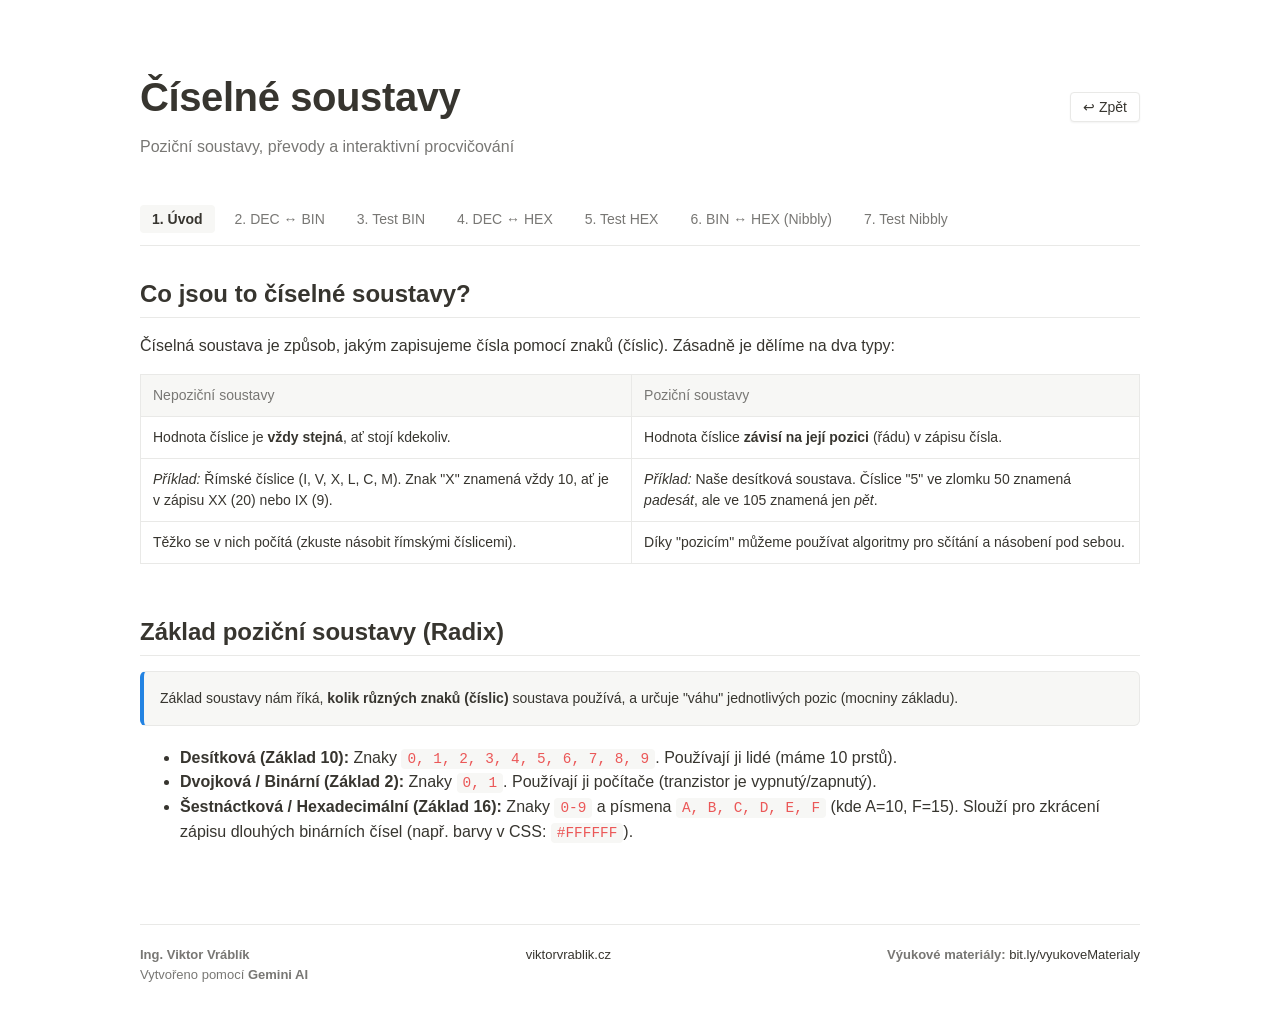
==== informatika/ciselne_soustavy.html @ cd89823d "Add ciselne soustavy" ====
<!DOCTYPE html>
<html lang="cs">
<head>
  <meta charset="UTF-8">
  <meta name="viewport" content="width=device-width, initial-scale=1.0">
  <title>Číselné soustavy</title>
  <style>
    /* --- NOTION DESIGN TEMPLATE --- */
    :root {
      --bg: #ffffff;
      --surface: #ffffff;
      --border: #e9e9e7;
      --text: #37352f;
      --text-muted: #787774;
      --accent: #2383e2;
      --hover-bg: #f7f7f5;
      --card-shadow: 0 1px 3px rgba(0,0,0,0.05), 0 1px 2px rgba(0,0,0,0.1);

      /* Visualizer Colors (Notion friendly) */
      --bar-default: #e4e4e1;
      --bar-accent: #2383e2; /* Blue */
      --bar-compare: #d9730d; /* Orange */
      --bar-swap: #e03e3e; /* Red */
      --bar-sorted: #0f7b6c; /* Green */
      --bar-pivot: #6940a5; /* Purple */
    }

    body {
      font-family: -apple-system, BlinkMacSystemFont, "Segoe UI", Helvetica, Arial, sans-serif;
      background-color: var(--bg);
      color: var(--text);
      max-width: 1000px;
      margin: 0 auto;
      padding: 40px 24px;
      line-height: 1.5;
      overflow-x: hidden;
    }

    /* --- HEADER --- */
    header { margin-bottom: 30px; display: flex; justify-content: space-between; align-items: center }
    h1 { font-size: 40px; font-weight: 700; margin-bottom: 8px; letter-spacing: -0.01em; display: flex; align-items: center; gap: 10px; }
    .subtitle { color: var(--text-muted); font-size: 16px; margin-top: 0; }
    a { color: var(--text); text-decoration: none; }
    a:hover { text-decoration: underline; }

    h2 { font-size: 24px; font-weight: 600; margin-bottom: 15px; margin-top: 30px; padding-bottom: 5px; border-bottom: 1px solid var(--border); }
    h3 { font-size: 20px; font-weight: 600; margin-bottom: 10px; margin-top: 25px; }

    /* --- FILTERS / NAVIGATION --- */
    .filter-bar { display: flex; gap: 8px; margin-bottom: 30px; padding-bottom: 12px; border-bottom: 1px solid var(--border); overflow-x: auto; white-space: nowrap; }
    .filter-btn { padding: 6px 12px; font-size: 14px; border: none; background: transparent; color: var(--text-muted); cursor: pointer; border-radius: 4px; white-space: nowrap; transition: 0.2s; font-family: inherit; }
    .filter-btn:hover { background: var(--hover-bg); color: var(--text); }
    .filter-btn.active { background: var(--hover-bg); color: var(--text); font-weight: 600; }

    /* --- CONTROLS BAR --- */
    .controls-bar { background: var(--hover-bg); padding: 12px 16px; border-radius: 6px; margin-bottom: 30px; display: flex; flex-wrap: wrap; gap: 10px; align-items: center; }
    .btn { padding: 6px 12px; background: var(--bg); border: 1px solid var(--border); color: var(--text); border-radius: 4px; font-family: inherit; font-size: 14px; font-weight: 500; cursor: pointer; transition: 0.2s; box-shadow: 0 1px 2px rgba(0,0,0,0.05); }
    .btn:hover:not(:disabled) { background: var(--hover-bg); }
    .btn-primary { background: var(--accent); color: white; border-color: var(--accent); }
    .btn-primary:hover:not(:disabled) { background: #1b6ec2; }

    /* --- CONTENT PANELS --- */
    .tab-content { display: none; animation: fadeIn 0.2s ease-in-out; }
    .tab-content.active { display: block; }
    @keyframes fadeIn { from { opacity: 0; transform: translateY(2px); } to { opacity: 1; transform: translateY(0); } }

    /* --- NOTION STYLED ELEMENTS --- */
    .notion-table { width: 100%; border-collapse: collapse; font-size: 14px; margin-bottom: 20px; }
    .notion-table th, .notion-table td { border: 1px solid var(--border); padding: 10px 12px; text-align: left; }
    .notion-table th { background: var(--hover-bg); font-weight: 500; color: var(--text-muted); }

    .info-box { background: var(--hover-bg); border: 1px solid var(--border); border-left: 4px solid var(--accent); padding: 16px; border-radius: 6px; margin-bottom: 20px; font-size: 14px; }
    .alert-box { background: #fff8e6; border: 1px solid #f2e4c4; border-left: 4px solid var(--bar-compare); padding: 16px; border-radius: 6px; margin-bottom: 20px; font-size: 14px; color: var(--text); }

    .label { font-size: 12px; color: var(--text-muted); display: block; margin-bottom: 6px; font-weight: 600; letter-spacing: 0.05em; text-transform: uppercase; }
    code { font-family: "SFMono-Regular", Consolas, monospace; background: var(--hover-bg); padding: 2px 6px; border-radius: 4px; color: #eb5757; font-size: 0.9em; }

    /* --- TEST UI STYLES --- */
    .test-container { border: 1px solid var(--border); padding: 24px; border-radius: 8px; background: var(--bg); max-width: 600px; margin: 0 auto; box-shadow: var(--card-shadow); }
    .task-header { font-size: 20px; font-weight: 600; text-align: center; margin-bottom: 20px; }
    .task-input-group { display: flex; gap: 10px; justify-content: center; margin-bottom: 20px; }
    .notion-input { padding: 10px 14px; border: 1px solid var(--border); border-radius: 4px; font-size: 16px; font-family: inherit; outline: none; flex: 1; max-width: 250px; text-align: center; font-weight: 500;}
    .notion-input:focus { border-color: var(--accent); box-shadow: 0 0 0 2px rgba(35, 131, 226, 0.2); }

    .feedback { text-align: center; font-weight: 600; margin-bottom: 15px; min-height: 24px; }
    .feedback.success { color: var(--bar-sorted); }
    .feedback.error { color: var(--bar-swap); }

    .steps-box { background: #fdfdfc; border: 1px solid var(--border); border-left: 4px solid var(--bar-pivot); padding: 16px; border-radius: 6px; margin-top: 20px; font-family: "SFMono-Regular", Consolas, monospace; font-size: 14px; white-space: pre-wrap; display: none; line-height: 1.6;}

    /* Footer */
    footer { margin-top: 80px; padding-top: 20px; border-top: 1px solid var(--border); font-size: 13px; color: var(--text-muted); }
    .footer_line { display: flex; justify-content: space-between; }
    @media (max-width: 800px) { .footer_line { flex-direction: column; gap: 10px; } }
  </style>
</head>
<body>

<header>
  <div>
    <h1>Číselné soustavy</h1>
    <p class="subtitle">Poziční soustavy, převody a interaktivní procvičování</p>
  </div>
  <button class="btn" onclick="location.href = '../index.html'">↩ Zpět</button>
</header>

<div class="filter-bar">
  <button class="filter-btn active" onclick="showTab('tab-theory', this)">1. Úvod</button>
  <button class="filter-btn" onclick="showTab('tab-bin-theory', this)">2. DEC ↔ BIN</button>
  <button class="filter-btn" onclick="showTab('tab-bin-test', this); initTest('bin')">3. Test BIN</button>
  <button class="filter-btn" onclick="showTab('tab-hex-theory', this)">4. DEC ↔ HEX</button>
  <button class="filter-btn" onclick="showTab('tab-hex-test', this); initTest('hex')">5. Test HEX</button>
  <button class="filter-btn" onclick="showTab('tab-binhex-theory', this)">6. BIN ↔ HEX (Nibbly)</button>
  <button class="filter-btn" onclick="showTab('tab-binhex-test', this); initTest('binhex')">7. Test Nibbly</button>
</div>

<div id="tab-theory" class="tab-content active">
  <h2>Co jsou to číselné soustavy?</h2>
  <p>Číselná soustava je způsob, jakým zapisujeme čísla pomocí znaků (číslic). Zásadně je dělíme na dva typy:</p>

  <div style="overflow-x:auto;">
    <table class="notion-table">
      <thead>
      <tr>
        <th>Nepoziční soustavy</th>
        <th>Poziční soustavy</th>
      </tr>
      </thead>
      <tbody>
      <tr>
        <td>Hodnota číslice je <strong>vždy stejná</strong>, ať stojí kdekoliv.</td>
        <td>Hodnota číslice <strong>závisí na její pozici</strong> (řádu) v zápisu čísla.</td>
      </tr>
      <tr>
        <td><em>Příklad:</em> Římské číslice (I, V, X, L, C, M). Znak "X" znamená vždy 10, ať je v zápisu XX (20) nebo IX (9).</td>
        <td><em>Příklad:</em> Naše desítková soustava. Číslice "5" ve zlomku 50 znamená <em>padesát</em>, ale ve 105 znamená jen <em>pět</em>.</td>
      </tr>
      <tr>
        <td>Těžko se v nich počítá (zkuste násobit římskými číslicemi).</td>
        <td>Díky "pozicím" můžeme používat algoritmy pro sčítání a násobení pod sebou.</td>
      </tr>
      </tbody>
    </table>
  </div>

  <h2>Základ poziční soustavy (Radix)</h2>
  <div class="info-box">
    Základ soustavy nám říká, <strong>kolik různých znaků (číslic)</strong> soustava používá, a určuje "váhu" jednotlivých pozic (mocniny základu).
  </div>

  <ul>
    <li><strong>Desítková (Základ 10):</strong> Znaky <code>0, 1, 2, 3, 4, 5, 6, 7, 8, 9</code>. Používají ji lidé (máme 10 prstů).</li>
    <li><strong>Dvojková / Binární (Základ 2):</strong> Znaky <code>0, 1</code>. Používají ji počítače (tranzistor je vypnutý/zapnutý).</li>
    <li><strong>Šestnáctková / Hexadecimální (Základ 16):</strong> Znaky <code>0-9</code> a písmena <code>A, B, C, D, E, F</code> (kde A=10, F=15). Slouží pro zkrácení zápisu dlouhých binárních čísel (např. barvy v CSS: <code>#FFFFFF</code>).</li>
  </ul>
</div>

<div id="tab-bin-theory" class="tab-content">
  <h2>Převod: Desítková ➔ Dvojková</h2>
  <p>Číslo postupně <strong>dělíme základem (číslem 2)</strong>. Zapisujeme si celočíselné výsledky a zbytky. Postup opakujeme, dokud nedojdeme k nule. Výsledné binární číslo přečteme ze zbytků <strong>odspoda nahoru</strong>.</p>

  <div class="alert-box">
    <strong>Příklad: Převeďte číslo 13<sub>10</sub> do binární soustavy.</strong><br><br>
    13 : 2 = 6 &nbsp;&nbsp;(zbytek <strong>1</strong>) ⬆<br>
    6 : 2 = 3 &nbsp;&nbsp;&nbsp;(zbytek <strong>0</strong>) ⬆<br>
    3 : 2 = 1 &nbsp;&nbsp;&nbsp;(zbytek <strong>1</strong>) ⬆<br>
    1 : 2 = 0 &nbsp;&nbsp;&nbsp;(zbytek <strong>1</strong>) ⬆ <em>(Čteme zespodu)</em><br><br>
    Výsledek: <strong>1101<sub>2</sub></strong>
  </div>

  <h2>Převod: Dvojková ➔ Desítková</h2>
  <p>Každá pozice v binárním čísle má svou "váhu" (mocninu dvojky, zprava do leva: 1, 2, 4, 8, 16...). Vezmeme jedničky, vynásobíme je jejich váhou a vše sečteme.</p>

  <div class="alert-box">
    <strong>Příklad: Převeďte číslo 1011<sub>2</sub> do desítkové soustavy.</strong><br><br>
    Váhy pozic (zprava): 2<sup>0</sup>=1, 2<sup>1</sup>=2, 2<sup>2</sup>=4, 2<sup>3</sup>=8<br><br>
    Výpočet: (<strong>1</strong> × 8) + (<strong>0</strong> × 4) + (<strong>1</strong> × 2) + (<strong>1</strong> × 1)<br>
    Výpočet: 8 + 0 + 2 + 1 = <strong>11<sub>10</sub></strong>
  </div>
</div>

<div id="tab-bin-test" class="tab-content">
  <h2>Procvičování: Dvojková soustava</h2>

  <div class="controls-bar" style="justify-content: center;">
    <button class="btn btn-primary" onclick="generateTask('bin', 'toBase')">Desítková ➔ Dvojková</button>
    <button class="btn btn-primary" onclick="generateTask('bin', 'toDec')">Dvojková ➔ Desítková</button>
  </div>

  <div class="test-container" id="test-bin-ui" style="display:none;">
    <div class="task-header" id="bin-task-text">Převeďte ...</div>
    <div class="task-input-group">
      <input type="text" id="bin-input" class="notion-input" placeholder="Zadejte výsledek..." onkeypress="handleEnter(event, 'bin')">
      <button class="btn" onclick="checkAnswer('bin')">Zkontrolovat</button>
    </div>
    <div id="bin-feedback" class="feedback"></div>
    <div style="text-align: center;">
      <button class="btn" style="margin: 0 auto;" onclick="toggleSteps('bin')">Zobrazit / Skrýt postup</button>
    </div>
    <div id="bin-steps" class="steps-box"></div>
  </div>
</div>

<div id="tab-hex-theory" class="tab-content">
  <h2>Převod: Desítková ➔ Šestnáctková</h2>
  <p>Princip je úplně stejný jako u dvojkové, jen <strong>dělíme číslem 16</strong>. Zbytky větší než 9 musíme převést na písmena (10=A, 11=B, 12=C, 13=D, 14=E, 15=F).</p>

  <div class="alert-box">
    <strong>Příklad: Převeďte číslo 254<sub>10</sub> do hexadecimální soustavy.</strong><br><br>
    254 : 16 = 15 &nbsp;&nbsp;(zbytek 14 = <strong>E</strong>) ⬆<br>
    15 : 16 = 0 &nbsp;&nbsp;&nbsp;&nbsp;(zbytek 15 = <strong>F</strong>) ⬆<br><br>
    Výsledek: <strong>FE<sub>16</sub></strong>
  </div>

  <h2>Převod: Šestnáctková ➔ Desítková</h2>
  <p>Opět stejný princip, ale násobíme mocninami 16 (zprava: 1, 16, 256...). Písmena převedeme na jejich číselnou hodnotu.</p>

  <div class="alert-box">
    <strong>Příklad: Převeďte číslo 2A<sub>16</sub> do desítkové soustavy.</strong><br><br>
    Váhy pozic: 16<sup>0</sup>=1, 16<sup>1</sup>=16.<br>
    Znaky: A = 10, 2 = 2.<br><br>
    Výpočet: (<strong>2</strong> × 16) + (<strong>10</strong> × 1)<br>
    Výpočet: 32 + 10 = <strong>42<sub>10</sub></strong>
  </div>
</div>

<div id="tab-hex-test" class="tab-content">
  <h2>Procvičování: Šestnáctková soustava</h2>

  <div class="controls-bar" style="justify-content: center;">
    <button class="btn btn-primary" onclick="generateTask('hex', 'toBase')">Desítková ➔ Šestnáctková</button>
    <button class="btn btn-primary" onclick="generateTask('hex', 'toDec')">Šestnáctková ➔ Desítková</button>
  </div>

  <div class="test-container" id="test-hex-ui" style="display:none;">
    <div class="task-header" id="hex-task-text">Převeďte ...</div>
    <div class="task-input-group">
      <input type="text" id="hex-input" class="notion-input" placeholder="Zadejte výsledek..." onkeypress="handleEnter(event, 'hex')">
      <button class="btn" onclick="checkAnswer('hex')">Zkontrolovat</button>
    </div>
    <div id="hex-feedback" class="feedback"></div>
    <div style="text-align: center;">
      <button class="btn" style="margin: 0 auto;" onclick="toggleSteps('hex')">Zobrazit / Skrýt postup</button>
    </div>
    <div id="hex-steps" class="steps-box"></div>
  </div>
</div>

<div id="tab-binhex-theory" class="tab-content">
  <h2>Přímý převod pomocí Nibblů (BIN ↔ HEX)</h2>
  <p>Dvojková a šestnáctková soustava mají k sobě velmi blízko. Platí totiž matematický vztah, že <strong>16 = 2<sup>4</sup></strong>.</p>
  <p>To v praxi znamená, že přesně <strong>4 bity (tzv. nibble)</strong> dokáží reprezentovat hodnoty od 0 do 15. A to je přesně rozsah jedné číslice v šestnáctkové soustavě! Můžeme tak čísla "překládat" znak po znaku bez nutnosti složitého dělení či násobení přes desítkovou soustavu.</p>



  <div style="display: flex; gap: 20px; flex-wrap: wrap; margin-bottom: 20px;">
    <table class="notion-table" style="flex: 1; min-width: 200px; text-align: center;">
      <thead><tr><th>HEX</th><th>BIN</th></tr></thead>
      <tbody>
      <tr><td>0</td><td>0000</td></tr>
      <tr><td>1</td><td>0001</td></tr>
      <tr><td>2</td><td>0010</td></tr>
      <tr><td>3</td><td>0011</td></tr>
      <tr><td>4</td><td>0100</td></tr>
      <tr><td>5</td><td>0101</td></tr>
      <tr><td>6</td><td>0110</td></tr>
      <tr><td>7</td><td>0111</td></tr>
      </tbody>
    </table>
    <table class="notion-table" style="flex: 1; min-width: 200px; text-align: center;">
      <thead><tr><th>HEX</th><th>BIN</th></tr></thead>
      <tbody>
      <tr><td>8</td><td>1000</td></tr>
      <tr><td>9</td><td>1001</td></tr>
      <tr><td>A</td><td>1010</td></tr>
      <tr><td>B</td><td>1011</td></tr>
      <tr><td>C</td><td>1100</td></tr>
      <tr><td>D</td><td>1101</td></tr>
      <tr><td>E</td><td>1110</td></tr>
      <tr><td>F</td><td>1111</td></tr>
      </tbody>
    </table>
  </div>

  <div class="alert-box">
    <strong>Příklad: Dvojková ➔ Šestnáctková (Zprava doleva)</strong><br><br>
    Zadání: 110101110<sub>2</sub><br>
    1. Rozdělíme na čtveřice zprava doleva: <code>1</code> <code>1010</code> <code>1110</code><br>
    2. Krajní levou skupinu doplníme nulami zleva na 4 bity: <code>0001</code> <code>1010</code> <code>1110</code><br>
    3. Přeložíme každou čtveřici podle tabulky: <code>1</code> <code>A</code> <code>E</code><br>
    Výsledek: <strong>1AE<sub>16</sub></strong>
  </div>

  <div class="alert-box">
    <strong>Příklad: Šestnáctková ➔ Dvojková (Zleva doprava)</strong><br><br>
    Zadání: 4F<sub>16</sub><br>
    1. Přeložíme znaky na přesně 4 bity: 4 = <code>0100</code>, F = <code>1111</code><br>
    2. Spojíme: <code>01001111</code><br>
    3. Případné nuly úplně vlevo můžeme smazat: <code>1001111</code><br>
    Výsledek: <strong>1001111<sub>2</sub></strong>
  </div>
</div>

<div id="tab-binhex-test" class="tab-content">
  <h2>Procvičování: Převody pomocí nibblů</h2>

  <div style="display: flex; gap: 20px; flex-wrap: wrap; margin-bottom: 20px;">
    <table class="notion-table" style="flex: 1; min-width: 200px; text-align: center;">
      <thead><tr><th>HEX</th><th>BIN</th></tr></thead>
      <tbody>
      <tr><td>0</td><td>0000</td></tr>
      <tr><td>1</td><td>0001</td></tr>
      <tr><td>2</td><td>0010</td></tr>
      <tr><td>3</td><td>0011</td></tr>
      <tr><td>4</td><td>0100</td></tr>
      <tr><td>5</td><td>0101</td></tr>
      <tr><td>6</td><td>0110</td></tr>
      <tr><td>7</td><td>0111</td></tr>
      </tbody>
    </table>
    <table class="notion-table" style="flex: 1; min-width: 200px; text-align: center;">
      <thead><tr><th>HEX</th><th>BIN</th></tr></thead>
      <tbody>
      <tr><td>8</td><td>1000</td></tr>
      <tr><td>9</td><td>1001</td></tr>
      <tr><td>A</td><td>1010</td></tr>
      <tr><td>B</td><td>1011</td></tr>
      <tr><td>C</td><td>1100</td></tr>
      <tr><td>D</td><td>1101</td></tr>
      <tr><td>E</td><td>1110</td></tr>
      <tr><td>F</td><td>1111</td></tr>
      </tbody>
    </table>
  </div>

  <div class="controls-bar" style="justify-content: center;">
    <button class="btn btn-primary" onclick="generateTask('binhex', 'toHex')">Dvojková ➔ Šestnáctková</button>
    <button class="btn btn-primary" onclick="generateTask('binhex', 'toBin')">Šestnáctková ➔ Dvojková</button>
  </div>

  <div class="test-container" id="test-binhex-ui" style="display:none;">
    <div class="task-header" id="binhex-task-text">Převeďte ...</div>
    <div class="task-input-group">
      <input type="text" id="binhex-input" class="notion-input" placeholder="Zadejte výsledek..." onkeypress="handleEnter(event, 'binhex')">
      <button class="btn" onclick="checkAnswer('binhex')">Zkontrolovat</button>
    </div>
    <div id="binhex-feedback" class="feedback"></div>
    <div style="text-align: center;">
      <button class="btn" style="margin: 0 auto;" onclick="toggleSteps('binhex')">Zobrazit / Skrýt postup</button>
    </div>
    <div id="binhex-steps" class="steps-box"></div>
  </div>
</div>

<footer>
  <div class="footer_line">
    <span><strong>Ing. Viktor Vráblík</strong></span>
    <span><a href="https://viktorvrablik.cz" target="_blank">viktorvrablik.cz</a> </span>
    <span><strong>Výukové materiály:</strong> <a href="https://viktorvrablik.notion.site/V-ukov-materi-ly-989c7b813ff0494d84d5905f3e5a5e59" target="_blank">bit.ly/vyukoveMaterialy</a></span>
  </div>

  <div class="footer_line">
    <span>Vytvořeno pomocí <b>Gemini AI</b></span>
  </div>
</footer>

<script>
  // --- UI LOGIKA ---
  function showTab(tabId, btn) {
    document.querySelectorAll('.tab-content').forEach(p => p.classList.remove('active'));
    document.querySelectorAll('.filter-btn').forEach(b => b.classList.remove('active'));
    document.getElementById(tabId).classList.add('active');
    if(btn) btn.classList.add('active');
  }

  // --- HERNÍ A GENEROVACÍ LOGIKA ---
  let currentTask = { value: 0, fromBase: 10, toBase: 2, correctAnswer: "" };

  function getRandomInt(min, max) { return Math.floor(Math.random() * (max - min + 1)) + min; }

  function initTest(mode) {
    document.getElementById(`test-${mode}-ui`).style.display = 'none';
  }

  function generateTask(mode, direction) {
    document.getElementById(`test-${mode}-ui`).style.display = 'block';
    document.getElementById(`${mode}-input`).value = '';
    document.getElementById(`${mode}-feedback`).innerText = '';
    document.getElementById(`${mode}-feedback`).className = 'feedback';
    document.getElementById(`${mode}-steps`).style.display = 'none';

    let isToDec = (direction === 'toDec');

    if (mode === 'bin') {
      let decValue = getRandomInt(5, 128);
      if (isToDec) {
        currentTask = { value: decValue, fromBase: 2, toBase: 10, correctAnswer: decValue.toString(10) };
        document.getElementById('bin-task-text').innerHTML = `Převeďte <strong>${decValue.toString(2)}<sub>2</sub></strong> do desítkové soustavy:`;
      } else {
        currentTask = { value: decValue, fromBase: 10, toBase: 2, correctAnswer: decValue.toString(2) };
        document.getElementById('bin-task-text').innerHTML = `Převeďte <strong>${decValue}<sub>10</sub></strong> do dvojkové soustavy:`;
      }
    } else if (mode === 'hex') {
      let decValue = getRandomInt(16, 500);
      if (isToDec) {
        currentTask = { value: decValue, fromBase: 16, toBase: 10, correctAnswer: decValue.toString(10) };
        document.getElementById('hex-task-text').innerHTML = `Převeďte <strong>${decValue.toString(16).toUpperCase()}<sub>16</sub></strong> do desítkové soustavy:`;
      } else {
        currentTask = { value: decValue, fromBase: 10, toBase: 16, correctAnswer: decValue.toString(16).toUpperCase() };
        document.getElementById('hex-task-text').innerHTML = `Převeďte <strong>${decValue}<sub>10</sub></strong> do šestnáctkové soustavy:`;
      }
    } else if (mode === 'binhex') {
      let decValue = getRandomInt(16, 4095); // čísla do FFF
      if (direction === 'toHex') {
        currentTask = { value: decValue, fromBase: 2, toBase: 16, correctAnswer: decValue.toString(16).toUpperCase() };
        document.getElementById('binhex-task-text').innerHTML = `Převeďte <strong>${decValue.toString(2)}<sub>2</sub></strong> do šestnáctkové soustavy:`;
      } else {
        currentTask = { value: decValue, fromBase: 16, toBase: 2, correctAnswer: decValue.toString(2) };
        document.getElementById('binhex-task-text').innerHTML = `Převeďte <strong>${decValue.toString(16).toUpperCase()}<sub>16</sub></strong> do dvojkové soustavy:`;
      }
    }

    generateStepsText(mode);
    document.getElementById(`${mode}-input`).focus();
  }

  function checkAnswer(mode) {
    const inputEl = document.getElementById(`${mode}-input`);
    const feedbackEl = document.getElementById(`${mode}-feedback`);
    let userVal = inputEl.value.trim().toUpperCase();

    if (userVal === "") {
      feedbackEl.innerText = "Zadejte nějakou hodnotu.";
      feedbackEl.className = 'feedback error';
      return;
    }

    // Ošetření vstupů - odstranění mezer (pro případy oddělování nibblů uživatelem)
    userVal = userVal.replace(/\s+/g, '');

    // Pokud uživatel převáděl do BIN, odstraníme mu zbytečné nuly zleva (00101 -> 101)
    if (currentTask.toBase === 2) {
      userVal = userVal.replace(/^0+/, '');
      if (userVal === "") userVal = "0"; // kdyby zadal "0000" u nuly
    }

    if (userVal === currentTask.correctAnswer) {
      feedbackEl.innerText = "Výborně! Správná odpověď.";
      feedbackEl.className = 'feedback success';
    } else {
      feedbackEl.innerText = `Chyba. Zkuste to znovu, nebo si zobrazte postup.`;
      feedbackEl.className = 'feedback error';
    }
  }

  function handleEnter(e, mode) {
    if (e.key === 'Enter') checkAnswer(mode);
  }

  function toggleSteps(mode) {
    const stepsEl = document.getElementById(`${mode}-steps`);
    stepsEl.style.display = stepsEl.style.display === 'block' ? 'none' : 'block';
  }

  function getHexChar(num) {
    if (num < 10) return num.toString();
    return String.fromCharCode(55 + num); // 10 -> 'A'
  }

  function generateStepsText(mode) {
    let stepsHTML = "";
    let val = currentTask.value;

    if (mode === 'binhex') {
      if (currentTask.toBase === 16) {
        let binStr = val.toString(2);
        stepsHTML += `Převod z dvojkové do šestnáctkové pomocí nibblů (čtveřic bitů):\n\n`;
        stepsHTML += `1. Rozdělíme číslo na čtveřice bitů zprava doleva.\n`;

        let paddedBin = binStr;
        while (paddedBin.length % 4 !== 0) paddedBin = '0' + paddedBin;

        stepsHTML += `   (Případně doplníme nuly zleva): ${paddedBin}\n\n`;

        let chunks = paddedBin.match(/.{1,4}/g);
        stepsHTML += `2. Každou čtveřici převedeme na HEX znak (viz tabulka):\n`;
        let hexRes = "";
        chunks.forEach(chunk => {
          let h = parseInt(chunk, 2).toString(16).toUpperCase();
          stepsHTML += `   ${chunk} = ${h}\n`;
          hexRes += h;
        });
        stepsHTML += `\nVýsledek: ${hexRes}`;
      } else {
        let hexStr = val.toString(16).toUpperCase();
        stepsHTML += `Převod ze šestnáctkové do dvojkové pomocí nibblů:\n\n`;
        stepsHTML += `1. Každý znak převedeme na přesně 4 bity (viz tabulka):\n`;

        let binRes = "";
        for (let char of hexStr) {
          let b = parseInt(char, 16).toString(2);
          while (b.length < 4) b = '0' + b;
          stepsHTML += `   ${char} = ${b}\n`;
          binRes += b;
        }

        stepsHTML += `\n2. Spojíme a případně odstraníme nuly úplně vlevo:\n`;
        let finalBin = parseInt(binRes, 2).toString(2);
        stepsHTML += `   ${binRes} = ${finalBin}`;
      }
    }
    else if (currentTask.fromBase === 10) {
      stepsHTML += `Zadané číslo postupně dělíme základem (${currentTask.toBase}):\n\n`;
      let currentNum = val;
      let base = currentTask.toBase;
      let remainders = [];

      while (currentNum > 0) {
        let quotient = Math.floor(currentNum / base);
        let remainder = currentNum % base;
        let remStr = base === 16 && remainder >= 10 ? `${remainder} (tj. ${getHexChar(remainder)})` : remainder;

        stepsHTML += `${currentNum} : ${base} = ${quotient} ... zbytek ${remStr}\n`;
        remainders.push(base === 16 ? getHexChar(remainder) : remainder);
        currentNum = quotient;
      }
      stepsHTML += `\nČteme zbytky odspoda: ${remainders.reverse().join('')}`;
    } else {
      let strVal = val.toString(currentTask.fromBase).toUpperCase();
      let base = currentTask.fromBase;
      stepsHTML += `Každý znak vynásobíme příslušnou mocninou základu (${base}):\n\n`;

      let sumLine = [];
      let calcLine = [];
      let finalSum = 0;

      for (let i = 0; i < strVal.length; i++) {
        let char = strVal[i];
        let numVal = parseInt(char, base);
        let power = strVal.length - 1 - i;
        let weight = Math.pow(base, power);

        sumLine.push(`(${numVal} * ${base}^${power})`);
        calcLine.push(`${numVal * weight}`);
        finalSum += (numVal * weight);
      }

      stepsHTML += `${strVal} = ${sumLine.join(' + ')}\n`;
      stepsHTML += `     = ${calcLine.join(' + ')}\n`;
      stepsHTML += `     = ${finalSum}`;
    }

    document.getElementById(`${mode}-steps`).innerText = stepsHTML;
  }
</script>
</body>
</html>
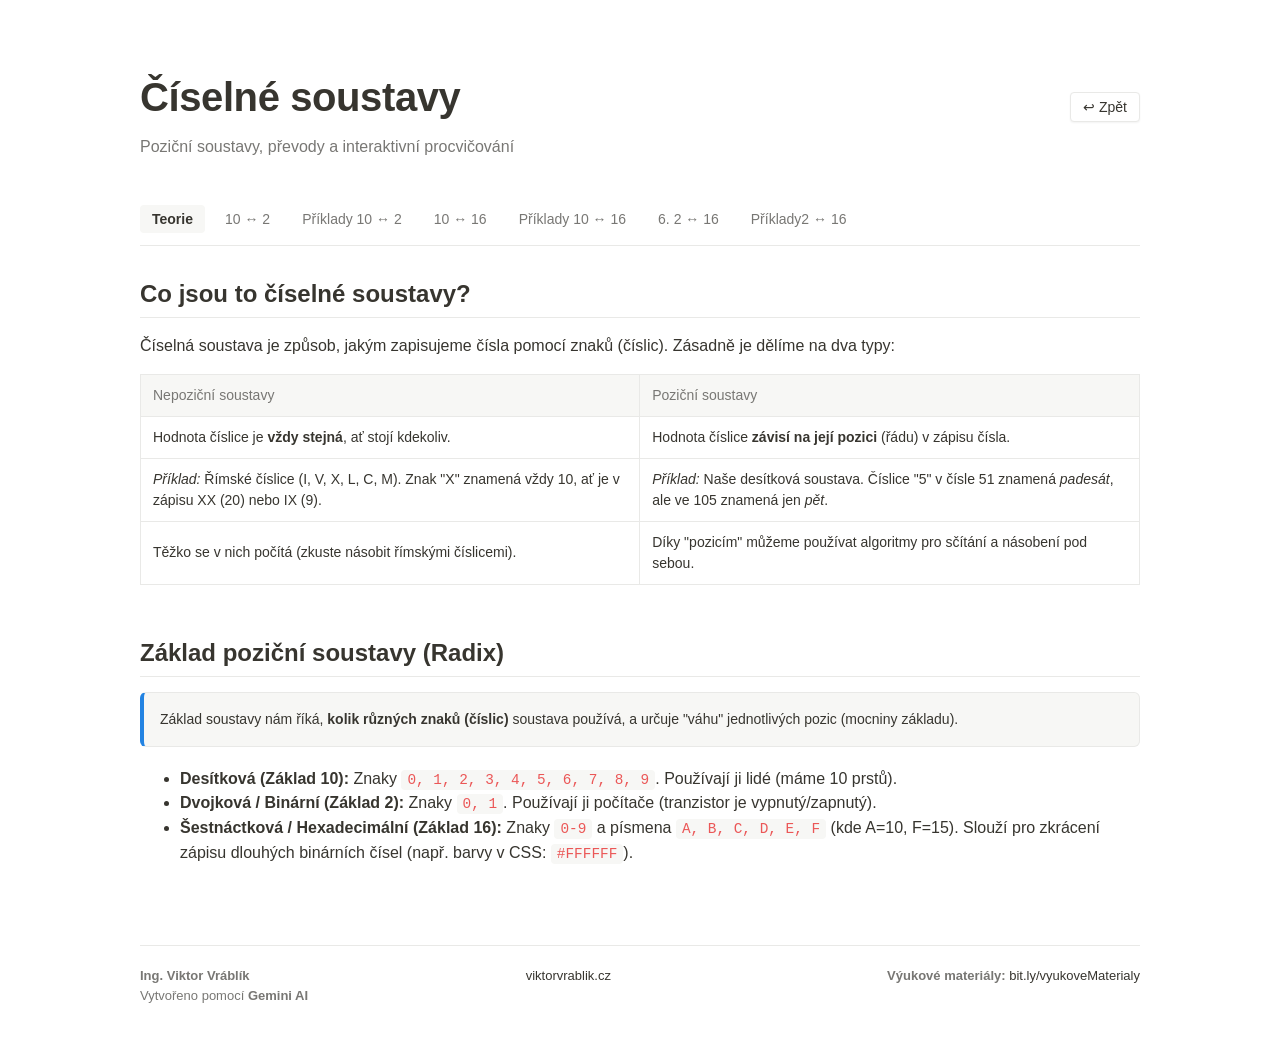
==== commit fa5cea6b: "visual edit in cislene_soustavy, visual edit in index.html" ====
--- a/informatika/ciselne_soustavy.html
+++ b/informatika/ciselne_soustavy.html
@@ -80,7 +80,21 @@
     .task-header { font-size: 20px; font-weight: 600; text-align: center; margin-bottom: 20px; }
     .task-input-group { display: flex; gap: 10px; justify-content: center; margin-bottom: 20px; }
     .notion-input { padding: 10px 14px; border: 1px solid var(--border); border-radius: 4px; font-size: 16px; font-family: inherit; outline: none; flex: 1; max-width: 250px; text-align: center; font-weight: 500;}
-    .notion-input:focus { border-color: var(--accent); box-shadow: 0 0 0 2px rgba(35, 131, 226, 0.2); }
+    .notion-input:focus { border-color: var(--text); box-shadow: 0 0 0 2px rgba(35, 131, 226, 0.2); }
+
+    /* --- TABLE --- */
+    @media (max-width: 990px) {
+      #desktop_table1 { display: none;}
+      #desktop_table2 { display: none;}
+      #mobile_table1 { display: flex; gap: 20px; flex-wrap: wrap; margin-bottom: 20px}
+      #mobile_table2 { display: flex; gap: 20px; flex-wrap: wrap; margin-bottom: 20px}
+    }
+
+    @media (min-width: 990px) {
+      #mobile_table1 { display: none;}
+      #mobile_table2 { display: none;}
+    }
+
 
     .feedback { text-align: center; font-weight: 600; margin-bottom: 15px; min-height: 24px; }
     .feedback.success { color: var(--bar-sorted); }
@@ -92,6 +106,7 @@
     footer { margin-top: 80px; padding-top: 20px; border-top: 1px solid var(--border); font-size: 13px; color: var(--text-muted); }
     .footer_line { display: flex; justify-content: space-between; }
     @media (max-width: 800px) { .footer_line { flex-direction: column; gap: 10px; } }
+
   </style>
 </head>
 <body>
@@ -105,13 +120,13 @@
 </header>
 
 <div class="filter-bar">
-  <button class="filter-btn active" onclick="showTab('tab-theory', this)">1. Úvod</button>
-  <button class="filter-btn" onclick="showTab('tab-bin-theory', this)">2. DEC ↔ BIN</button>
-  <button class="filter-btn" onclick="showTab('tab-bin-test', this); initTest('bin')">3. Test BIN</button>
-  <button class="filter-btn" onclick="showTab('tab-hex-theory', this)">4. DEC ↔ HEX</button>
-  <button class="filter-btn" onclick="showTab('tab-hex-test', this); initTest('hex')">5. Test HEX</button>
-  <button class="filter-btn" onclick="showTab('tab-binhex-theory', this)">6. BIN ↔ HEX (Nibbly)</button>
-  <button class="filter-btn" onclick="showTab('tab-binhex-test', this); initTest('binhex')">7. Test Nibbly</button>
+  <button class="filter-btn active" onclick="showTab('tab-theory', this)">Teorie</button>
+  <button class="filter-btn" onclick="showTab('tab-bin-theory', this)">10 ↔ 2</button>
+  <button class="filter-btn" onclick="showTab('tab-bin-test', this); initTest('bin')">Příklady 10 ↔ 2</button>
+  <button class="filter-btn" onclick="showTab('tab-hex-theory', this)">10 ↔ 16</button>
+  <button class="filter-btn" onclick="showTab('tab-hex-test', this); initTest('hex')">Příklady 10 ↔ 16</button>
+  <button class="filter-btn" onclick="showTab('tab-binhex-theory', this)">6. 2 ↔ 16</button>
+  <button class="filter-btn" onclick="showTab('tab-binhex-test', this); initTest('binhex')">Příklady2 ↔ 16</button>
 </div>
 
 <div id="tab-theory" class="tab-content active">
@@ -133,7 +148,7 @@
       </tr>
       <tr>
         <td><em>Příklad:</em> Římské číslice (I, V, X, L, C, M). Znak "X" znamená vždy 10, ať je v zápisu XX (20) nebo IX (9).</td>
-        <td><em>Příklad:</em> Naše desítková soustava. Číslice "5" ve zlomku 50 znamená <em>padesát</em>, ale ve 105 znamená jen <em>pět</em>.</td>
+        <td><em>Příklad:</em> Naše desítková soustava. Číslice "5" v čísle 51 znamená <em>padesát</em>, ale ve 105 znamená jen <em>pět</em>.</td>
       </tr>
       <tr>
         <td>Těžko se v nich počítá (zkuste násobit římskými číslicemi).</td>
@@ -183,8 +198,8 @@
   <h2>Procvičování: Dvojková soustava</h2>
 
   <div class="controls-bar" style="justify-content: center;">
-    <button class="btn btn-primary" onclick="generateTask('bin', 'toBase')">Desítková ➔ Dvojková</button>
-    <button class="btn btn-primary" onclick="generateTask('bin', 'toDec')">Dvojková ➔ Desítková</button>
+    <button class="btn" onclick="generateTask('bin', 'toBase')">Desítková ➔ Dvojková</button>
+    <button class="btn" onclick="generateTask('bin', 'toDec')">Dvojková ➔ Desítková</button>
   </div>
 
   <div class="test-container" id="test-bin-ui" style="display:none;">
@@ -228,8 +243,8 @@
   <h2>Procvičování: Šestnáctková soustava</h2>
 
   <div class="controls-bar" style="justify-content: center;">
-    <button class="btn btn-primary" onclick="generateTask('hex', 'toBase')">Desítková ➔ Šestnáctková</button>
-    <button class="btn btn-primary" onclick="generateTask('hex', 'toDec')">Šestnáctková ➔ Desítková</button>
+    <button class="btn" onclick="generateTask('hex', 'toBase')">Desítková ➔ Šestnáctková</button>
+    <button class="btn" onclick="generateTask('hex', 'toDec')">Šestnáctková ➔ Desítková</button>
   </div>
 
   <div class="test-container" id="test-hex-ui" style="display:none;">
@@ -252,34 +267,77 @@
   <p>To v praxi znamená, že přesně <strong>4 bity (tzv. nibble)</strong> dokáží reprezentovat hodnoty od 0 do 15. A to je přesně rozsah jedné číslice v šestnáctkové soustavě! Můžeme tak čísla "překládat" znak po znaku bez nutnosti složitého dělení či násobení přes desítkovou soustavu.</p>
 
 
-
-  <div style="display: flex; gap: 20px; flex-wrap: wrap; margin-bottom: 20px;">
-    <table class="notion-table" style="flex: 1; min-width: 200px; text-align: center;">
-      <thead><tr><th>HEX</th><th>BIN</th></tr></thead>
-      <tbody>
-      <tr><td>0</td><td>0000</td></tr>
-      <tr><td>1</td><td>0001</td></tr>
-      <tr><td>2</td><td>0010</td></tr>
-      <tr><td>3</td><td>0011</td></tr>
-      <tr><td>4</td><td>0100</td></tr>
-      <tr><td>5</td><td>0101</td></tr>
-      <tr><td>6</td><td>0110</td></tr>
-      <tr><td>7</td><td>0111</td></tr>
-      </tbody>
-    </table>
-    <table class="notion-table" style="flex: 1; min-width: 200px; text-align: center;">
-      <thead><tr><th>HEX</th><th>BIN</th></tr></thead>
-      <tbody>
-      <tr><td>8</td><td>1000</td></tr>
-      <tr><td>9</td><td>1001</td></tr>
-      <tr><td>A</td><td>1010</td></tr>
-      <tr><td>B</td><td>1011</td></tr>
-      <tr><td>C</td><td>1100</td></tr>
-      <tr><td>D</td><td>1101</td></tr>
-      <tr><td>E</td><td>1110</td></tr>
-      <tr><td>F</td><td>1111</td></tr>
-      </tbody>
-    </table>
+  <div style="overflow-x: auto; margin-bottom: 20px; width: 100%;">
+    <table class="notion-table" id="desktop_table1" style="width: 100%; text-align: center; white-space: nowrap;">
+        <tbody>
+        <tr>
+          <th>HEX</th>
+          <td>0</td>
+          <td>1</td>
+          <td>2</td>
+          <td>3</td>
+          <td>4</td>
+          <td>5</td>
+          <td>6</td>
+          <td>7</td>
+          <td>8</td>
+          <td>9</td>
+          <td>A</td>
+          <td>B</td>
+          <td>C</td>
+          <td>D</td>
+          <td>E</td>
+          <td>F</td>
+        </tr>
+        <tr>
+          <th>BIN</th>
+          <td>0000</td>
+          <td>0001</td>
+          <td>0010</td>
+          <td>0011</td>
+          <td>0100</td>
+          <td>0101</td>
+          <td>0110</td>
+          <td>0111</td>
+          <td>1000</td>
+          <td>1001</td>
+          <td>1010</td>
+          <td>1011</td>
+          <td>1100</td>
+          <td>1101</td>
+          <td>1110</td>
+          <td>1111</td>
+        </tr>
+        </tbody>
+      </table>
+    <div id="mobile_table1" >
+      <table class="notion-table" style="flex: 1; min-width: 200px; text-align: center;">
+        <thead><tr><th>HEX</th><th>BIN</th></tr></thead>
+        <tbody>
+        <tr><td>0</td><td>0000</td></tr>
+        <tr><td>1</td><td>0001</td></tr>
+        <tr><td>2</td><td>0010</td></tr>
+        <tr><td>3</td><td>0011</td></tr>
+        <tr><td>4</td><td>0100</td></tr>
+        <tr><td>5</td><td>0101</td></tr>
+        <tr><td>6</td><td>0110</td></tr>
+        <tr><td>7</td><td>0111</td></tr>
+        </tbody>
+      </table>
+      <table class="notion-table" style="flex: 1; min-width: 200px; text-align: center;">
+        <thead><tr><th>HEX</th><th>BIN</th></tr></thead>
+        <tbody>
+        <tr><td>8</td><td>1000</td></tr>
+        <tr><td>9</td><td>1001</td></tr>
+        <tr><td>A</td><td>1010</td></tr>
+        <tr><td>B</td><td>1011</td></tr>
+        <tr><td>C</td><td>1100</td></tr>
+        <tr><td>D</td><td>1101</td></tr>
+        <tr><td>E</td><td>1110</td></tr>
+        <tr><td>F</td><td>1111</td></tr>
+        </tbody>
+      </table>
+    </div>
   </div>
 
   <div class="alert-box">
@@ -304,38 +362,82 @@
 <div id="tab-binhex-test" class="tab-content">
   <h2>Procvičování: Převody pomocí nibblů</h2>
 
-  <div style="display: flex; gap: 20px; flex-wrap: wrap; margin-bottom: 20px;">
-    <table class="notion-table" style="flex: 1; min-width: 200px; text-align: center;">
-      <thead><tr><th>HEX</th><th>BIN</th></tr></thead>
+  <div style="overflow-x: auto; margin-bottom: 20px; width: 100%;">
+    <table class="notion-table" id="desktop_table2" style="width: 100%; text-align: center; white-space: nowrap;">
       <tbody>
-      <tr><td>0</td><td>0000</td></tr>
-      <tr><td>1</td><td>0001</td></tr>
-      <tr><td>2</td><td>0010</td></tr>
-      <tr><td>3</td><td>0011</td></tr>
-      <tr><td>4</td><td>0100</td></tr>
-      <tr><td>5</td><td>0101</td></tr>
-      <tr><td>6</td><td>0110</td></tr>
-      <tr><td>7</td><td>0111</td></tr>
+      <tr>
+        <th>HEX</th>
+        <td>0</td>
+        <td>1</td>
+        <td>2</td>
+        <td>3</td>
+        <td>4</td>
+        <td>5</td>
+        <td>6</td>
+        <td>7</td>
+        <td>8</td>
+        <td>9</td>
+        <td>A</td>
+        <td>B</td>
+        <td>C</td>
+        <td>D</td>
+        <td>E</td>
+        <td>F</td>
+      </tr>
+      <tr>
+        <th>BIN</th>
+        <td>0000</td>
+        <td>0001</td>
+        <td>0010</td>
+        <td>0011</td>
+        <td>0100</td>
+        <td>0101</td>
+        <td>0110</td>
+        <td>0111</td>
+        <td>1000</td>
+        <td>1001</td>
+        <td>1010</td>
+        <td>1011</td>
+        <td>1100</td>
+        <td>1101</td>
+        <td>1110</td>
+        <td>1111</td>
+      </tr>
       </tbody>
     </table>
-    <table class="notion-table" style="flex: 1; min-width: 200px; text-align: center;">
-      <thead><tr><th>HEX</th><th>BIN</th></tr></thead>
-      <tbody>
-      <tr><td>8</td><td>1000</td></tr>
-      <tr><td>9</td><td>1001</td></tr>
-      <tr><td>A</td><td>1010</td></tr>
-      <tr><td>B</td><td>1011</td></tr>
-      <tr><td>C</td><td>1100</td></tr>
-      <tr><td>D</td><td>1101</td></tr>
-      <tr><td>E</td><td>1110</td></tr>
-      <tr><td>F</td><td>1111</td></tr>
-      </tbody>
-    </table>
+    <div id="mobile_table2">
+      <table class="notion-table" style="flex: 1; min-width: 200px; text-align: center;">
+        <thead><tr><th>HEX</th><th>BIN</th></tr></thead>
+        <tbody>
+        <tr><td>0</td><td>0000</td></tr>
+        <tr><td>1</td><td>0001</td></tr>
+        <tr><td>2</td><td>0010</td></tr>
+        <tr><td>3</td><td>0011</td></tr>
+        <tr><td>4</td><td>0100</td></tr>
+        <tr><td>5</td><td>0101</td></tr>
+        <tr><td>6</td><td>0110</td></tr>
+        <tr><td>7</td><td>0111</td></tr>
+        </tbody>
+      </table>
+      <table class="notion-table" style="flex: 1; min-width: 200px; text-align: center;">
+        <thead><tr><th>HEX</th><th>BIN</th></tr></thead>
+        <tbody>
+        <tr><td>8</td><td>1000</td></tr>
+        <tr><td>9</td><td>1001</td></tr>
+        <tr><td>A</td><td>1010</td></tr>
+        <tr><td>B</td><td>1011</td></tr>
+        <tr><td>C</td><td>1100</td></tr>
+        <tr><td>D</td><td>1101</td></tr>
+        <tr><td>E</td><td>1110</td></tr>
+        <tr><td>F</td><td>1111</td></tr>
+        </tbody>
+      </table>
+    </div>
   </div>
 
   <div class="controls-bar" style="justify-content: center;">
-    <button class="btn btn-primary" onclick="generateTask('binhex', 'toHex')">Dvojková ➔ Šestnáctková</button>
-    <button class="btn btn-primary" onclick="generateTask('binhex', 'toBin')">Šestnáctková ➔ Dvojková</button>
+    <button class="btn" onclick="generateTask('binhex', 'toHex')">Dvojková ➔ Šestnáctková</button>
+    <button class="btn" onclick="generateTask('binhex', 'toBin')">Šestnáctková ➔ Dvojková</button>
   </div>
 
   <div class="test-container" id="test-binhex-ui" style="display:none;">
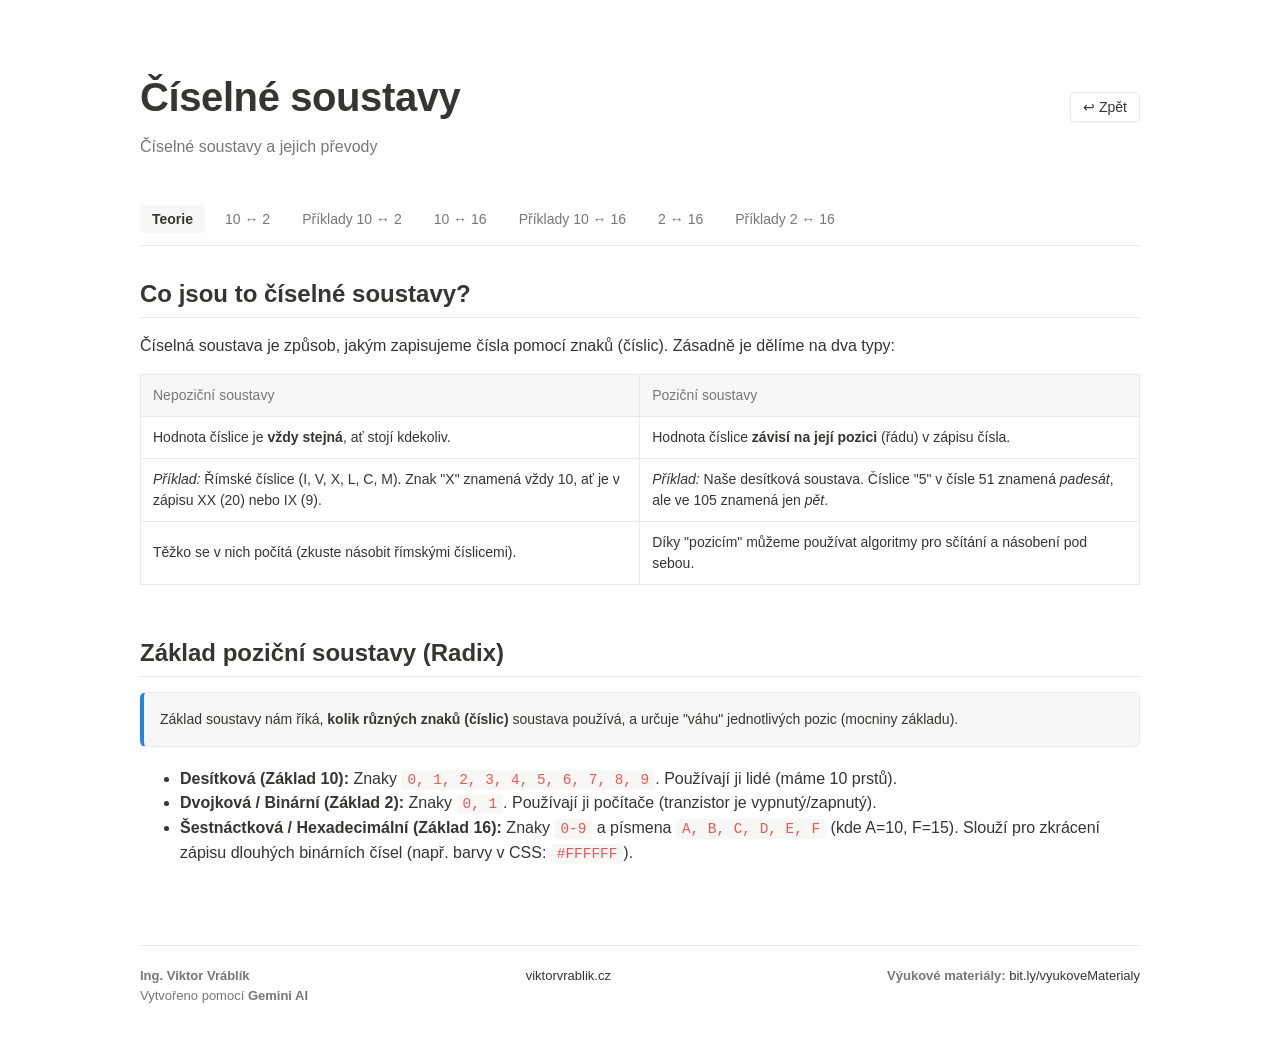
==== commit a6cfc017: "Update subtitle and fix button labels in ciselne_soustavy.html" ====
--- a/informatika/ciselne_soustavy.html
+++ b/informatika/ciselne_soustavy.html
@@ -114,7 +114,7 @@
 <header>
   <div>
     <h1>Číselné soustavy</h1>
-    <p class="subtitle">Poziční soustavy, převody a interaktivní procvičování</p>
+    <p class="subtitle">Číselné soustavy a jejich převody<p>
   </div>
   <button class="btn" onclick="location.href = '../index.html'">↩ Zpět</button>
 </header>
@@ -125,8 +125,8 @@
   <button class="filter-btn" onclick="showTab('tab-bin-test', this); initTest('bin')">Příklady 10 ↔ 2</button>
   <button class="filter-btn" onclick="showTab('tab-hex-theory', this)">10 ↔ 16</button>
   <button class="filter-btn" onclick="showTab('tab-hex-test', this); initTest('hex')">Příklady 10 ↔ 16</button>
-  <button class="filter-btn" onclick="showTab('tab-binhex-theory', this)">6. 2 ↔ 16</button>
-  <button class="filter-btn" onclick="showTab('tab-binhex-test', this); initTest('binhex')">Příklady2 ↔ 16</button>
+  <button class="filter-btn" onclick="showTab('tab-binhex-theory', this)">2 ↔ 16 </button>
+  <button class="filter-btn" onclick="showTab('tab-binhex-test', this); initTest('binhex')">Příklady 2 ↔ 16</button>
 </div>
 
 <div id="tab-theory" class="tab-content active">
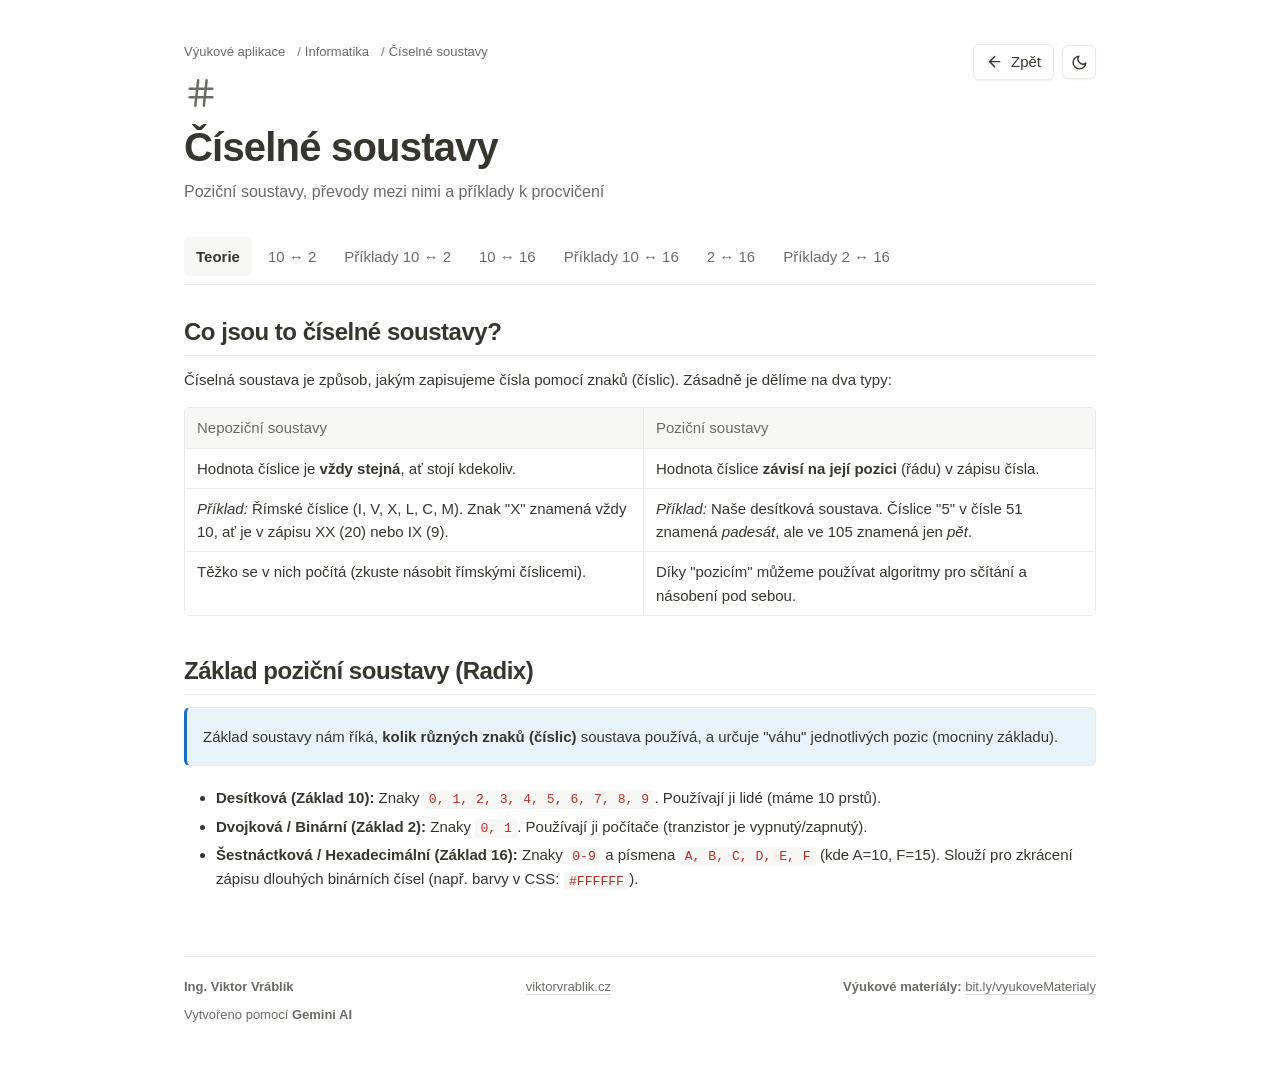
==== commit ceb62348: "Add design system, styles, and theme assets Introduce a shared design system: add DESIGN.md document" ====
--- a/informatika/ciselne_soustavy.html
+++ b/informatika/ciselne_soustavy.html
@@ -1,139 +1,109 @@
 <!DOCTYPE html>
 <html lang="cs">
 <head>
-  <meta charset="UTF-8">
-  <meta name="viewport" content="width=device-width, initial-scale=1.0">
-  <title>Číselné soustavy</title>
-  <style>
-    /* --- NOTION DESIGN TEMPLATE --- */
-    :root {
-      --bg: #ffffff;
-      --surface: #ffffff;
-      --border: #e9e9e7;
-      --text: #37352f;
-      --text-muted: #787774;
-      --accent: #2383e2;
-      --hover-bg: #f7f7f5;
-      --card-shadow: 0 1px 3px rgba(0,0,0,0.05), 0 1px 2px rgba(0,0,0,0.1);
-
-      /* Visualizer Colors (Notion friendly) */
-      --bar-default: #e4e4e1;
-      --bar-accent: #2383e2; /* Blue */
-      --bar-compare: #d9730d; /* Orange */
-      --bar-swap: #e03e3e; /* Red */
-      --bar-sorted: #0f7b6c; /* Green */
-      --bar-pivot: #6940a5; /* Purple */
-    }
-
-    body {
-      font-family: -apple-system, BlinkMacSystemFont, "Segoe UI", Helvetica, Arial, sans-serif;
-      background-color: var(--bg);
-      color: var(--text);
-      max-width: 1000px;
-      margin: 0 auto;
-      padding: 40px 24px;
-      line-height: 1.5;
-      overflow-x: hidden;
-    }
-
-    /* --- HEADER --- */
-    header { margin-bottom: 30px; display: flex; justify-content: space-between; align-items: center }
-    h1 { font-size: 40px; font-weight: 700; margin-bottom: 8px; letter-spacing: -0.01em; display: flex; align-items: center; gap: 10px; }
-    .subtitle { color: var(--text-muted); font-size: 16px; margin-top: 0; }
-    a { color: var(--text); text-decoration: none; }
-    a:hover { text-decoration: underline; }
-
-    h2 { font-size: 24px; font-weight: 600; margin-bottom: 15px; margin-top: 30px; padding-bottom: 5px; border-bottom: 1px solid var(--border); }
-    h3 { font-size: 20px; font-weight: 600; margin-bottom: 10px; margin-top: 25px; }
-
-    /* --- FILTERS / NAVIGATION --- */
-    .filter-bar { display: flex; gap: 8px; margin-bottom: 30px; padding-bottom: 12px; border-bottom: 1px solid var(--border); overflow-x: auto; white-space: nowrap; }
-    .filter-btn { padding: 6px 12px; font-size: 14px; border: none; background: transparent; color: var(--text-muted); cursor: pointer; border-radius: 4px; white-space: nowrap; transition: 0.2s; font-family: inherit; }
-    .filter-btn:hover { background: var(--hover-bg); color: var(--text); }
-    .filter-btn.active { background: var(--hover-bg); color: var(--text); font-weight: 600; }
-
-    /* --- CONTROLS BAR --- */
-    .controls-bar { background: var(--hover-bg); padding: 12px 16px; border-radius: 6px; margin-bottom: 30px; display: flex; flex-wrap: wrap; gap: 10px; align-items: center; }
-    .btn { padding: 6px 12px; background: var(--bg); border: 1px solid var(--border); color: var(--text); border-radius: 4px; font-family: inherit; font-size: 14px; font-weight: 500; cursor: pointer; transition: 0.2s; box-shadow: 0 1px 2px rgba(0,0,0,0.05); }
-    .btn:hover:not(:disabled) { background: var(--hover-bg); }
-    .btn-primary { background: var(--accent); color: white; border-color: var(--accent); }
-    .btn-primary:hover:not(:disabled) { background: #1b6ec2; }
-
-    /* --- CONTENT PANELS --- */
-    .tab-content { display: none; animation: fadeIn 0.2s ease-in-out; }
-    .tab-content.active { display: block; }
-    @keyframes fadeIn { from { opacity: 0; transform: translateY(2px); } to { opacity: 1; transform: translateY(0); } }
-
-    /* --- NOTION STYLED ELEMENTS --- */
-    .notion-table { width: 100%; border-collapse: collapse; font-size: 14px; margin-bottom: 20px; }
-    .notion-table th, .notion-table td { border: 1px solid var(--border); padding: 10px 12px; text-align: left; }
-    .notion-table th { background: var(--hover-bg); font-weight: 500; color: var(--text-muted); }
-
-    .info-box { background: var(--hover-bg); border: 1px solid var(--border); border-left: 4px solid var(--accent); padding: 16px; border-radius: 6px; margin-bottom: 20px; font-size: 14px; }
-    .alert-box { background: #fff8e6; border: 1px solid #f2e4c4; border-left: 4px solid var(--bar-compare); padding: 16px; border-radius: 6px; margin-bottom: 20px; font-size: 14px; color: var(--text); }
-
-    .label { font-size: 12px; color: var(--text-muted); display: block; margin-bottom: 6px; font-weight: 600; letter-spacing: 0.05em; text-transform: uppercase; }
-    code { font-family: "SFMono-Regular", Consolas, monospace; background: var(--hover-bg); padding: 2px 6px; border-radius: 4px; color: #eb5757; font-size: 0.9em; }
-
-    /* --- TEST UI STYLES --- */
-    .test-container { border: 1px solid var(--border); padding: 24px; border-radius: 8px; background: var(--bg); max-width: 600px; margin: 0 auto; box-shadow: var(--card-shadow); }
-    .task-header { font-size: 20px; font-weight: 600; text-align: center; margin-bottom: 20px; }
-    .task-input-group { display: flex; gap: 10px; justify-content: center; margin-bottom: 20px; }
-    .notion-input { padding: 10px 14px; border: 1px solid var(--border); border-radius: 4px; font-size: 16px; font-family: inherit; outline: none; flex: 1; max-width: 250px; text-align: center; font-weight: 500;}
-    .notion-input:focus { border-color: var(--text); box-shadow: 0 0 0 2px rgba(35, 131, 226, 0.2); }
-
-    /* --- TABLE --- */
-    @media (max-width: 990px) {
-      #desktop_table1 { display: none;}
-      #desktop_table2 { display: none;}
-      #mobile_table1 { display: flex; gap: 20px; flex-wrap: wrap; margin-bottom: 20px}
-      #mobile_table2 { display: flex; gap: 20px; flex-wrap: wrap; margin-bottom: 20px}
-    }
-
-    @media (min-width: 990px) {
-      #mobile_table1 { display: none;}
-      #mobile_table2 { display: none;}
-    }
-
-
-    .feedback { text-align: center; font-weight: 600; margin-bottom: 15px; min-height: 24px; }
-    .feedback.success { color: var(--bar-sorted); }
-    .feedback.error { color: var(--bar-swap); }
-
-    .steps-box { background: #fdfdfc; border: 1px solid var(--border); border-left: 4px solid var(--bar-pivot); padding: 16px; border-radius: 6px; margin-top: 20px; font-family: "SFMono-Regular", Consolas, monospace; font-size: 14px; white-space: pre-wrap; display: none; line-height: 1.6;}
-
-    /* Footer */
-    footer { margin-top: 80px; padding-top: 20px; border-top: 1px solid var(--border); font-size: 13px; color: var(--text-muted); }
-    .footer_line { display: flex; justify-content: space-between; }
-    @media (max-width: 800px) { .footer_line { flex-direction: column; gap: 10px; } }
-
-  </style>
+    <meta charset="UTF-8">
+    <meta name="viewport" content="width=device-width, initial-scale=1">
+    <title>Číselné soustavy | Výukové aplikace</title>
+    <meta name="description" content="Poziční a nepoziční číselné soustavy, převody mezi desítkovou, dvojkovou a šestnáctkovou soustavou a interaktivní příklady k procvičení.">
+    <meta name="author" content="Ing. Viktor Vráblík">
+    <meta name="color-scheme" content="light dark">
+    <meta name="theme-color" content="#ffffff">
+    <link rel="icon" href="../assets/favicon.svg" type="image/svg+xml">
+    <meta property="og:type" content="article">
+    <meta property="og:locale" content="cs_CZ">
+    <meta property="og:title" content="Číselné soustavy">
+    <meta property="og:description" content="Poziční a nepoziční číselné soustavy, převody mezi desítkovou, dvojkovou a šestnáctkovou soustavou a interaktivní příklady k procvičení.">
+    <link rel="stylesheet" href="../assets/style.css">
+    <script>
+        // Nastaví motiv ještě před vykreslením, aby stránka neproblikla.
+        (function () {
+            try {
+                var t = localStorage.getItem('va-theme');
+                if (t !== 'light' && t !== 'dark') {
+                    t = window.matchMedia('(prefers-color-scheme: dark)').matches ? 'dark' : 'light';
+                }
+                document.documentElement.setAttribute('data-theme', t);
+            } catch (e) {}
+        })();
+    </script>
+    <style>
+        /* --- Specifika stránky --- */
+        .test-panel { max-width: 620px; margin-inline: auto; }
+        .task-header {
+            font-size: var(--fs-lg);
+            font-weight: 600;
+            text-align: center;
+            margin-bottom: var(--space-5);
+        }
+        .task-input-group {
+            display: flex;
+            flex-wrap: wrap;
+            justify-content: center;
+            gap: var(--space-2);
+            margin-bottom: var(--space-5);
+        }
+        .task-actions { text-align: center; }
+
+        /* Převodní tabulka nibblů se na úzké obrazovce posouvá vodorovně;
+           záhlaví řádku zůstává přilepené vlevo */
+        .nibble-table { white-space: nowrap; text-align: center; }
+        .nibble-table th {
+            position: sticky;
+            left: 0;
+            background: var(--surface-sunken);
+        }
+        .nibble-table td { font-family: var(--font-mono); }
+    </style>
 </head>
 <body>
 
-<header>
-  <div>
-    <h1>Číselné soustavy</h1>
-    <p class="subtitle">Číselné soustavy a jejich převody<p>
-  </div>
-  <button class="btn" onclick="location.href = '../index.html'">↩ Zpět</button>
-</header>
-
-<div class="filter-bar">
-  <button class="filter-btn active" onclick="showTab('tab-theory', this)">Teorie</button>
-  <button class="filter-btn" onclick="showTab('tab-bin-theory', this)">10 ↔ 2</button>
-  <button class="filter-btn" onclick="showTab('tab-bin-test', this); initTest('bin')">Příklady 10 ↔ 2</button>
-  <button class="filter-btn" onclick="showTab('tab-hex-theory', this)">10 ↔ 16</button>
-  <button class="filter-btn" onclick="showTab('tab-hex-test', this); initTest('hex')">Příklady 10 ↔ 16</button>
-  <button class="filter-btn" onclick="showTab('tab-binhex-theory', this)">2 ↔ 16 </button>
-  <button class="filter-btn" onclick="showTab('tab-binhex-test', this); initTest('binhex')">Příklady 2 ↔ 16</button>
-</div>
-
-<div id="tab-theory" class="tab-content active">
+<a class="skip-link" href="#obsah">Přeskočit na obsah</a>
+
+<div class="page">
+
+    <header class="site-header">
+        <div class="site-header__text">
+            <nav class="breadcrumb" aria-label="Drobečková navigace">
+                <a href="../index.html">Výukové aplikace</a>
+                <span class="breadcrumb__sep" aria-hidden="true">/</span>
+                <a href="../index.html#filtry" data-cat="inf">Informatika</a>
+                <span class="breadcrumb__sep" aria-hidden="true">/</span>
+                <span class="breadcrumb__current" aria-current="page">Číselné soustavy</span>
+            </nav>
+            <svg class="page-icon" viewBox="0 0 24 24" fill="none" stroke="currentColor" stroke-width="2" stroke-linecap="round" stroke-linejoin="round" aria-hidden="true"><line x1="4" y1="9" x2="20" y2="9"></line><line x1="4" y1="15" x2="20" y2="15"></line><line x1="10" y1="3" x2="8" y2="21"></line><line x1="16" y1="3" x2="14" y2="21"></line></svg>
+            <h1>Číselné soustavy</h1>
+            <p class="subtitle">Poziční soustavy, převody mezi nimi a příklady k procvičení</p>
+        </div>
+        <div class="site-header__actions">
+            <a class="btn" href="../index.html">
+                <svg class="icon" viewBox="0 0 24 24" fill="none" stroke="currentColor" stroke-width="2" stroke-linecap="round" stroke-linejoin="round" aria-hidden="true"><line x1="19" y1="12" x2="5" y2="12"></line><polyline points="12 19 5 12 12 5"></polyline></svg>
+                Zpět
+            </a>
+            <button class="btn btn--icon theme-toggle" type="button" aria-pressed="false" title="Přepnout na tmavý režim">
+                <span class="visually-hidden">Přepnout světlý a tmavý režim</span>
+                <svg class="icon icon-moon" viewBox="0 0 24 24" fill="none" stroke="currentColor" stroke-width="2" stroke-linecap="round" stroke-linejoin="round" aria-hidden="true"><path d="M21 12.79A9 9 0 1 1 11.21 3 7 7 0 0 0 21 12.79z"></path></svg>
+                <svg class="icon icon-sun" viewBox="0 0 24 24" fill="none" stroke="currentColor" stroke-width="2" stroke-linecap="round" stroke-linejoin="round" aria-hidden="true"><circle cx="12" cy="12" r="5"></circle><line x1="12" y1="1" x2="12" y2="3"></line><line x1="12" y1="21" x2="12" y2="23"></line><line x1="4.22" y1="4.22" x2="5.64" y2="5.64"></line><line x1="18.36" y1="18.36" x2="19.78" y2="19.78"></line><line x1="1" y1="12" x2="3" y2="12"></line><line x1="21" y1="12" x2="23" y2="12"></line><line x1="4.22" y1="19.78" x2="5.64" y2="18.36"></line><line x1="18.36" y1="5.64" x2="19.78" y2="4.22"></line></svg>
+            </button>
+        </div>
+    </header>
+
+<main id="obsah" tabindex="-1">
+
+<div class="tabs" role="tablist" aria-label="Kapitoly">
+  <button class="tab active" type="button" role="tab" id="t-tab-theory" aria-controls="tab-theory" aria-selected="true" tabindex="0" onclick="showTab('tab-theory', this)">Teorie</button>
+  <button class="tab" type="button" role="tab" id="t-tab-bin-theory" aria-controls="tab-bin-theory" aria-selected="false" tabindex="-1" onclick="showTab('tab-bin-theory', this)">10 ↔ 2</button>
+  <button class="tab" type="button" role="tab" id="t-tab-bin-test" aria-controls="tab-bin-test" aria-selected="false" tabindex="-1" onclick="showTab('tab-bin-test', this); initTest('bin')">Příklady 10 ↔ 2</button>
+  <button class="tab" type="button" role="tab" id="t-tab-hex-theory" aria-controls="tab-hex-theory" aria-selected="false" tabindex="-1" onclick="showTab('tab-hex-theory', this)">10 ↔ 16</button>
+  <button class="tab" type="button" role="tab" id="t-tab-hex-test" aria-controls="tab-hex-test" aria-selected="false" tabindex="-1" onclick="showTab('tab-hex-test', this); initTest('hex')">Příklady 10 ↔ 16</button>
+  <button class="tab" type="button" role="tab" id="t-tab-binhex-theory" aria-controls="tab-binhex-theory" aria-selected="false" tabindex="-1" onclick="showTab('tab-binhex-theory', this)">2 ↔ 16 </button>
+  <button class="tab" type="button" role="tab" id="t-tab-binhex-test" aria-controls="tab-binhex-test" aria-selected="false" tabindex="-1" onclick="showTab('tab-binhex-test', this); initTest('binhex')">Příklady 2 ↔ 16</button>
+</div>
+
+<div id="tab-theory" class="tab-content active" role="tabpanel" aria-labelledby="t-tab-theory">
   <h2>Co jsou to číselné soustavy?</h2>
   <p>Číselná soustava je způsob, jakým zapisujeme čísla pomocí znaků (číslic). Zásadně je dělíme na dva typy:</p>
 
-  <div style="overflow-x:auto;">
+  <div class="table-wrap">
     <table class="notion-table">
       <thead>
       <tr>
@@ -170,20 +140,20 @@
   </ul>
 </div>
 
-<div id="tab-bin-theory" class="tab-content">
-  <h2>Převod: Desítková ➔ Dvojková</h2>
+<div id="tab-bin-theory" class="tab-content" role="tabpanel" aria-labelledby="t-tab-bin-theory" hidden>
+  <h2>Převod: Desítková <svg class="icon icon--sm icon--inline" viewBox="0 0 24 24" fill="none" stroke="currentColor" stroke-width="2" stroke-linecap="round" stroke-linejoin="round" aria-hidden="true"><line x1="5" y1="12" x2="19" y2="12"></line><polyline points="12 5 19 12 12 19"></polyline></svg> Dvojková</h2>
   <p>Číslo postupně <strong>dělíme základem (číslem 2)</strong>. Zapisujeme si celočíselné výsledky a zbytky. Postup opakujeme, dokud nedojdeme k nule. Výsledné binární číslo přečteme ze zbytků <strong>odspoda nahoru</strong>.</p>
 
   <div class="alert-box">
     <strong>Příklad: Převeďte číslo 13<sub>10</sub> do binární soustavy.</strong><br><br>
-    13 : 2 = 6 &nbsp;&nbsp;(zbytek <strong>1</strong>) ⬆<br>
-    6 : 2 = 3 &nbsp;&nbsp;&nbsp;(zbytek <strong>0</strong>) ⬆<br>
-    3 : 2 = 1 &nbsp;&nbsp;&nbsp;(zbytek <strong>1</strong>) ⬆<br>
-    1 : 2 = 0 &nbsp;&nbsp;&nbsp;(zbytek <strong>1</strong>) ⬆ <em>(Čteme zespodu)</em><br><br>
+    13 : 2 = 6 &nbsp;&nbsp;(zbytek <strong>1</strong>) <svg class="icon icon--sm" viewBox="0 0 24 24" fill="none" stroke="currentColor" stroke-width="2" stroke-linecap="round" stroke-linejoin="round" aria-hidden="true"><line x1="12" y1="19" x2="12" y2="5"></line><polyline points="5 12 12 5 19 12"></polyline></svg><br>
+    6 : 2 = 3 &nbsp;&nbsp;&nbsp;(zbytek <strong>0</strong>) <svg class="icon icon--sm" viewBox="0 0 24 24" fill="none" stroke="currentColor" stroke-width="2" stroke-linecap="round" stroke-linejoin="round" aria-hidden="true"><line x1="12" y1="19" x2="12" y2="5"></line><polyline points="5 12 12 5 19 12"></polyline></svg><br>
+    3 : 2 = 1 &nbsp;&nbsp;&nbsp;(zbytek <strong>1</strong>) <svg class="icon icon--sm" viewBox="0 0 24 24" fill="none" stroke="currentColor" stroke-width="2" stroke-linecap="round" stroke-linejoin="round" aria-hidden="true"><line x1="12" y1="19" x2="12" y2="5"></line><polyline points="5 12 12 5 19 12"></polyline></svg><br>
+    1 : 2 = 0 &nbsp;&nbsp;&nbsp;(zbytek <strong>1</strong>) <svg class="icon icon--sm" viewBox="0 0 24 24" fill="none" stroke="currentColor" stroke-width="2" stroke-linecap="round" stroke-linejoin="round" aria-hidden="true"><line x1="12" y1="19" x2="12" y2="5"></line><polyline points="5 12 12 5 19 12"></polyline></svg> <em>(Čteme zespodu)</em><br><br>
     Výsledek: <strong>1101<sub>2</sub></strong>
   </div>
 
-  <h2>Převod: Dvojková ➔ Desítková</h2>
+  <h2>Převod: Dvojková <svg class="icon icon--sm icon--inline" viewBox="0 0 24 24" fill="none" stroke="currentColor" stroke-width="2" stroke-linecap="round" stroke-linejoin="round" aria-hidden="true"><line x1="5" y1="12" x2="19" y2="12"></line><polyline points="12 5 19 12 12 19"></polyline></svg> Desítková</h2>
   <p>Každá pozice v binárním čísle má svou "váhu" (mocninu dvojky, zprava do leva: 1, 2, 4, 8, 16...). Vezmeme jedničky, vynásobíme je jejich váhou a vše sečteme.</p>
 
   <div class="alert-box">
@@ -194,40 +164,40 @@
   </div>
 </div>
 
-<div id="tab-bin-test" class="tab-content">
+<div id="tab-bin-test" class="tab-content" role="tabpanel" aria-labelledby="t-tab-bin-test" hidden>
   <h2>Procvičování: Dvojková soustava</h2>
 
-  <div class="controls-bar" style="justify-content: center;">
-    <button class="btn" onclick="generateTask('bin', 'toBase')">Desítková ➔ Dvojková</button>
-    <button class="btn" onclick="generateTask('bin', 'toDec')">Dvojková ➔ Desítková</button>
-  </div>
-
-  <div class="test-container" id="test-bin-ui" style="display:none;">
+  <div class="controls-bar" style="justify-content:center">
+    <button class="btn" onclick="generateTask('bin', 'toBase')">Desítková <svg class="icon icon--sm icon--inline" viewBox="0 0 24 24" fill="none" stroke="currentColor" stroke-width="2" stroke-linecap="round" stroke-linejoin="round" aria-hidden="true"><line x1="5" y1="12" x2="19" y2="12"></line><polyline points="12 5 19 12 12 19"></polyline></svg> Dvojková</button>
+    <button class="btn" onclick="generateTask('bin', 'toDec')">Dvojková <svg class="icon icon--sm icon--inline" viewBox="0 0 24 24" fill="none" stroke="currentColor" stroke-width="2" stroke-linecap="round" stroke-linejoin="round" aria-hidden="true"><line x1="5" y1="12" x2="19" y2="12"></line><polyline points="12 5 19 12 12 19"></polyline></svg> Desítková</button>
+  </div>
+
+  <div class="panel test-panel" id="test-bin-ui" style="display:none;">
     <div class="task-header" id="bin-task-text">Převeďte ...</div>
     <div class="task-input-group">
       <input type="text" id="bin-input" class="notion-input" placeholder="Zadejte výsledek..." onkeypress="handleEnter(event, 'bin')">
-      <button class="btn" onclick="checkAnswer('bin')">Zkontrolovat</button>
+      <button class="btn btn--primary" onclick="checkAnswer('bin')">Zkontrolovat</button>
     </div>
     <div id="bin-feedback" class="feedback"></div>
-    <div style="text-align: center;">
-      <button class="btn" style="margin: 0 auto;" onclick="toggleSteps('bin')">Zobrazit / Skrýt postup</button>
+    <div class="task-actions">
+      <button class="btn" onclick="toggleSteps('bin')">Zobrazit / Skrýt postup</button>
     </div>
     <div id="bin-steps" class="steps-box"></div>
   </div>
 </div>
 
-<div id="tab-hex-theory" class="tab-content">
-  <h2>Převod: Desítková ➔ Šestnáctková</h2>
+<div id="tab-hex-theory" class="tab-content" role="tabpanel" aria-labelledby="t-tab-hex-theory" hidden>
+  <h2>Převod: Desítková <svg class="icon icon--sm icon--inline" viewBox="0 0 24 24" fill="none" stroke="currentColor" stroke-width="2" stroke-linecap="round" stroke-linejoin="round" aria-hidden="true"><line x1="5" y1="12" x2="19" y2="12"></line><polyline points="12 5 19 12 12 19"></polyline></svg> Šestnáctková</h2>
   <p>Princip je úplně stejný jako u dvojkové, jen <strong>dělíme číslem 16</strong>. Zbytky větší než 9 musíme převést na písmena (10=A, 11=B, 12=C, 13=D, 14=E, 15=F).</p>
 
   <div class="alert-box">
     <strong>Příklad: Převeďte číslo 254<sub>10</sub> do hexadecimální soustavy.</strong><br><br>
-    254 : 16 = 15 &nbsp;&nbsp;(zbytek 14 = <strong>E</strong>) ⬆<br>
-    15 : 16 = 0 &nbsp;&nbsp;&nbsp;&nbsp;(zbytek 15 = <strong>F</strong>) ⬆<br><br>
+    254 : 16 = 15 &nbsp;&nbsp;(zbytek 14 = <strong>E</strong>) <svg class="icon icon--sm" viewBox="0 0 24 24" fill="none" stroke="currentColor" stroke-width="2" stroke-linecap="round" stroke-linejoin="round" aria-hidden="true"><line x1="12" y1="19" x2="12" y2="5"></line><polyline points="5 12 12 5 19 12"></polyline></svg><br>
+    15 : 16 = 0 &nbsp;&nbsp;&nbsp;&nbsp;(zbytek 15 = <strong>F</strong>) <svg class="icon icon--sm" viewBox="0 0 24 24" fill="none" stroke="currentColor" stroke-width="2" stroke-linecap="round" stroke-linejoin="round" aria-hidden="true"><line x1="12" y1="19" x2="12" y2="5"></line><polyline points="5 12 12 5 19 12"></polyline></svg><br><br>
     Výsledek: <strong>FE<sub>16</sub></strong>
   </div>
 
-  <h2>Převod: Šestnáctková ➔ Desítková</h2>
+  <h2>Převod: Šestnáctková <svg class="icon icon--sm icon--inline" viewBox="0 0 24 24" fill="none" stroke="currentColor" stroke-width="2" stroke-linecap="round" stroke-linejoin="round" aria-hidden="true"><line x1="5" y1="12" x2="19" y2="12"></line><polyline points="12 5 19 12 12 19"></polyline></svg> Desítková</h2>
   <p>Opět stejný princip, ale násobíme mocninami 16 (zprava: 1, 16, 256...). Písmena převedeme na jejich číselnou hodnotu.</p>
 
   <div class="alert-box">
@@ -239,36 +209,36 @@
   </div>
 </div>
 
-<div id="tab-hex-test" class="tab-content">
+<div id="tab-hex-test" class="tab-content" role="tabpanel" aria-labelledby="t-tab-hex-test" hidden>
   <h2>Procvičování: Šestnáctková soustava</h2>
 
-  <div class="controls-bar" style="justify-content: center;">
-    <button class="btn" onclick="generateTask('hex', 'toBase')">Desítková ➔ Šestnáctková</button>
-    <button class="btn" onclick="generateTask('hex', 'toDec')">Šestnáctková ➔ Desítková</button>
-  </div>
-
-  <div class="test-container" id="test-hex-ui" style="display:none;">
+  <div class="controls-bar" style="justify-content:center">
+    <button class="btn" onclick="generateTask('hex', 'toBase')">Desítková <svg class="icon icon--sm icon--inline" viewBox="0 0 24 24" fill="none" stroke="currentColor" stroke-width="2" stroke-linecap="round" stroke-linejoin="round" aria-hidden="true"><line x1="5" y1="12" x2="19" y2="12"></line><polyline points="12 5 19 12 12 19"></polyline></svg> Šestnáctková</button>
+    <button class="btn" onclick="generateTask('hex', 'toDec')">Šestnáctková <svg class="icon icon--sm icon--inline" viewBox="0 0 24 24" fill="none" stroke="currentColor" stroke-width="2" stroke-linecap="round" stroke-linejoin="round" aria-hidden="true"><line x1="5" y1="12" x2="19" y2="12"></line><polyline points="12 5 19 12 12 19"></polyline></svg> Desítková</button>
+  </div>
+
+  <div class="panel test-panel" id="test-hex-ui" style="display:none;">
     <div class="task-header" id="hex-task-text">Převeďte ...</div>
     <div class="task-input-group">
       <input type="text" id="hex-input" class="notion-input" placeholder="Zadejte výsledek..." onkeypress="handleEnter(event, 'hex')">
-      <button class="btn" onclick="checkAnswer('hex')">Zkontrolovat</button>
+      <button class="btn btn--primary" onclick="checkAnswer('hex')">Zkontrolovat</button>
     </div>
     <div id="hex-feedback" class="feedback"></div>
-    <div style="text-align: center;">
-      <button class="btn" style="margin: 0 auto;" onclick="toggleSteps('hex')">Zobrazit / Skrýt postup</button>
+    <div class="task-actions">
+      <button class="btn" onclick="toggleSteps('hex')">Zobrazit / Skrýt postup</button>
     </div>
     <div id="hex-steps" class="steps-box"></div>
   </div>
 </div>
 
-<div id="tab-binhex-theory" class="tab-content">
+<div id="tab-binhex-theory" class="tab-content" role="tabpanel" aria-labelledby="t-tab-binhex-theory" hidden>
   <h2>Přímý převod pomocí Nibblů (BIN ↔ HEX)</h2>
   <p>Dvojková a šestnáctková soustava mají k sobě velmi blízko. Platí totiž matematický vztah, že <strong>16 = 2<sup>4</sup></strong>.</p>
   <p>To v praxi znamená, že přesně <strong>4 bity (tzv. nibble)</strong> dokáží reprezentovat hodnoty od 0 do 15. A to je přesně rozsah jedné číslice v šestnáctkové soustavě! Můžeme tak čísla "překládat" znak po znaku bez nutnosti složitého dělení či násobení přes desítkovou soustavu.</p>
 
 
-  <div style="overflow-x: auto; margin-bottom: 20px; width: 100%;">
-    <table class="notion-table" id="desktop_table1" style="width: 100%; text-align: center; white-space: nowrap;">
+  <div class="table-wrap">
+    <table class="notion-table nibble-table">
         <tbody>
         <tr>
           <th>HEX</th>
@@ -310,38 +280,10 @@
         </tr>
         </tbody>
       </table>
-    <div id="mobile_table1" >
-      <table class="notion-table" style="flex: 1; min-width: 200px; text-align: center;">
-        <thead><tr><th>HEX</th><th>BIN</th></tr></thead>
-        <tbody>
-        <tr><td>0</td><td>0000</td></tr>
-        <tr><td>1</td><td>0001</td></tr>
-        <tr><td>2</td><td>0010</td></tr>
-        <tr><td>3</td><td>0011</td></tr>
-        <tr><td>4</td><td>0100</td></tr>
-        <tr><td>5</td><td>0101</td></tr>
-        <tr><td>6</td><td>0110</td></tr>
-        <tr><td>7</td><td>0111</td></tr>
-        </tbody>
-      </table>
-      <table class="notion-table" style="flex: 1; min-width: 200px; text-align: center;">
-        <thead><tr><th>HEX</th><th>BIN</th></tr></thead>
-        <tbody>
-        <tr><td>8</td><td>1000</td></tr>
-        <tr><td>9</td><td>1001</td></tr>
-        <tr><td>A</td><td>1010</td></tr>
-        <tr><td>B</td><td>1011</td></tr>
-        <tr><td>C</td><td>1100</td></tr>
-        <tr><td>D</td><td>1101</td></tr>
-        <tr><td>E</td><td>1110</td></tr>
-        <tr><td>F</td><td>1111</td></tr>
-        </tbody>
-      </table>
-    </div>
   </div>
 
   <div class="alert-box">
-    <strong>Příklad: Dvojková ➔ Šestnáctková (Zprava doleva)</strong><br><br>
+    <strong>Příklad: Dvojková <svg class="icon icon--sm icon--inline" viewBox="0 0 24 24" fill="none" stroke="currentColor" stroke-width="2" stroke-linecap="round" stroke-linejoin="round" aria-hidden="true"><line x1="5" y1="12" x2="19" y2="12"></line><polyline points="12 5 19 12 12 19"></polyline></svg> Šestnáctková (Zprava doleva)</strong><br><br>
     Zadání: 110101110<sub>2</sub><br>
     1. Rozdělíme na čtveřice zprava doleva: <code>1</code> <code>1010</code> <code>1110</code><br>
     2. Krajní levou skupinu doplníme nulami zleva na 4 bity: <code>0001</code> <code>1010</code> <code>1110</code><br>
@@ -350,7 +292,7 @@
   </div>
 
   <div class="alert-box">
-    <strong>Příklad: Šestnáctková ➔ Dvojková (Zleva doprava)</strong><br><br>
+    <strong>Příklad: Šestnáctková <svg class="icon icon--sm icon--inline" viewBox="0 0 24 24" fill="none" stroke="currentColor" stroke-width="2" stroke-linecap="round" stroke-linejoin="round" aria-hidden="true"><line x1="5" y1="12" x2="19" y2="12"></line><polyline points="12 5 19 12 12 19"></polyline></svg> Dvojková (Zleva doprava)</strong><br><br>
     Zadání: 4F<sub>16</sub><br>
     1. Přeložíme znaky na přesně 4 bity: 4 = <code>0100</code>, F = <code>1111</code><br>
     2. Spojíme: <code>01001111</code><br>
@@ -359,11 +301,11 @@
   </div>
 </div>
 
-<div id="tab-binhex-test" class="tab-content">
+<div id="tab-binhex-test" class="tab-content" role="tabpanel" aria-labelledby="t-tab-binhex-test" hidden>
   <h2>Procvičování: Převody pomocí nibblů</h2>
 
-  <div style="overflow-x: auto; margin-bottom: 20px; width: 100%;">
-    <table class="notion-table" id="desktop_table2" style="width: 100%; text-align: center; white-space: nowrap;">
+  <div class="table-wrap">
+    <table class="notion-table nibble-table">
       <tbody>
       <tr>
         <th>HEX</th>
@@ -405,75 +347,45 @@
       </tr>
       </tbody>
     </table>
-    <div id="mobile_table2">
-      <table class="notion-table" style="flex: 1; min-width: 200px; text-align: center;">
-        <thead><tr><th>HEX</th><th>BIN</th></tr></thead>
-        <tbody>
-        <tr><td>0</td><td>0000</td></tr>
-        <tr><td>1</td><td>0001</td></tr>
-        <tr><td>2</td><td>0010</td></tr>
-        <tr><td>3</td><td>0011</td></tr>
-        <tr><td>4</td><td>0100</td></tr>
-        <tr><td>5</td><td>0101</td></tr>
-        <tr><td>6</td><td>0110</td></tr>
-        <tr><td>7</td><td>0111</td></tr>
-        </tbody>
-      </table>
-      <table class="notion-table" style="flex: 1; min-width: 200px; text-align: center;">
-        <thead><tr><th>HEX</th><th>BIN</th></tr></thead>
-        <tbody>
-        <tr><td>8</td><td>1000</td></tr>
-        <tr><td>9</td><td>1001</td></tr>
-        <tr><td>A</td><td>1010</td></tr>
-        <tr><td>B</td><td>1011</td></tr>
-        <tr><td>C</td><td>1100</td></tr>
-        <tr><td>D</td><td>1101</td></tr>
-        <tr><td>E</td><td>1110</td></tr>
-        <tr><td>F</td><td>1111</td></tr>
-        </tbody>
-      </table>
-    </div>
-  </div>
-
-  <div class="controls-bar" style="justify-content: center;">
-    <button class="btn" onclick="generateTask('binhex', 'toHex')">Dvojková ➔ Šestnáctková</button>
-    <button class="btn" onclick="generateTask('binhex', 'toBin')">Šestnáctková ➔ Dvojková</button>
-  </div>
-
-  <div class="test-container" id="test-binhex-ui" style="display:none;">
+  </div>
+
+  <div class="controls-bar" style="justify-content:center">
+    <button class="btn" onclick="generateTask('binhex', 'toHex')">Dvojková <svg class="icon icon--sm icon--inline" viewBox="0 0 24 24" fill="none" stroke="currentColor" stroke-width="2" stroke-linecap="round" stroke-linejoin="round" aria-hidden="true"><line x1="5" y1="12" x2="19" y2="12"></line><polyline points="12 5 19 12 12 19"></polyline></svg> Šestnáctková</button>
+    <button class="btn" onclick="generateTask('binhex', 'toBin')">Šestnáctková <svg class="icon icon--sm icon--inline" viewBox="0 0 24 24" fill="none" stroke="currentColor" stroke-width="2" stroke-linecap="round" stroke-linejoin="round" aria-hidden="true"><line x1="5" y1="12" x2="19" y2="12"></line><polyline points="12 5 19 12 12 19"></polyline></svg> Dvojková</button>
+  </div>
+
+  <div class="panel test-panel" id="test-binhex-ui" style="display:none;">
     <div class="task-header" id="binhex-task-text">Převeďte ...</div>
     <div class="task-input-group">
       <input type="text" id="binhex-input" class="notion-input" placeholder="Zadejte výsledek..." onkeypress="handleEnter(event, 'binhex')">
-      <button class="btn" onclick="checkAnswer('binhex')">Zkontrolovat</button>
+      <button class="btn btn--primary" onclick="checkAnswer('binhex')">Zkontrolovat</button>
     </div>
     <div id="binhex-feedback" class="feedback"></div>
-    <div style="text-align: center;">
-      <button class="btn" style="margin: 0 auto;" onclick="toggleSteps('binhex')">Zobrazit / Skrýt postup</button>
+    <div class="task-actions">
+      <button class="btn" onclick="toggleSteps('binhex')">Zobrazit / Skrýt postup</button>
     </div>
     <div id="binhex-steps" class="steps-box"></div>
   </div>
 </div>
 
-<footer>
-  <div class="footer_line">
-    <span><strong>Ing. Viktor Vráblík</strong></span>
-    <span><a href="https://viktorvrablik.cz" target="_blank">viktorvrablik.cz</a> </span>
-    <span><strong>Výukové materiály:</strong> <a href="https://viktorvrablik.notion.site/V-ukov-materi-ly-989c7b813ff0494d84d5905f3e5a5e59" target="_blank">bit.ly/vyukoveMaterialy</a></span>
-  </div>
-
-  <div class="footer_line">
-    <span>Vytvořeno pomocí <b>Gemini AI</b></span>
-  </div>
-</footer>
-
+</main>
+
+    <footer class="site-footer">
+        <div class="site-footer__line">
+            <span><strong>Ing. Viktor Vráblík</strong></span>
+            <span><a href="https://viktorvrablik.cz" target="_blank" rel="noopener">viktorvrablik.cz</a></span>
+            <span><strong>Výukové materiály:</strong> <a href="https://viktorvrablik.notion.site/V-ukov-materi-ly-989c7b813ff0494d84d5905f3e5a5e59" target="_blank" rel="noopener">bit.ly/vyukoveMaterialy</a></span>
+        </div>
+        <div class="site-footer__line">
+            <span>Vytvořeno pomocí <b>Gemini AI</b></span>
+        </div>
+    </footer>
+
+</div>
+
+<script src="../assets/theme.js"></script>
 <script>
   // --- UI LOGIKA ---
-  function showTab(tabId, btn) {
-    document.querySelectorAll('.tab-content').forEach(p => p.classList.remove('active'));
-    document.querySelectorAll('.filter-btn').forEach(b => b.classList.remove('active'));
-    document.getElementById(tabId).classList.add('active');
-    if(btn) btn.classList.add('active');
-  }
 
   // --- HERNÍ A GENEROVACÍ LOGIKA ---
   let currentTask = { value: 0, fromBase: 10, toBase: 2, correctAnswer: "" };
@@ -655,5 +567,43 @@
     document.getElementById(`${mode}-steps`).innerText = stepsHTML;
   }
 </script>
+<script>
+    /* Sjednocené přepínání panelů + ovládání šipkami a ARIA stavy. */
+    function showTab(id, btn) {
+        var panel = document.getElementById(id);
+        if (!panel) return;
+        var scope = panel.parentElement;
+
+        scope.querySelectorAll(':scope > .tab-content').forEach(function (p) {
+            p.classList.toggle('active', p === panel);
+            p.hidden = (p !== panel);
+        });
+
+        var bar = btn ? btn.closest('.tabs') : document.querySelector('.tabs');
+        if (bar) {
+            bar.querySelectorAll('.tab').forEach(function (b) {
+                var on = (b === btn);
+                b.classList.toggle('active', on);
+                b.setAttribute('aria-selected', on ? 'true' : 'false');
+                b.setAttribute('tabindex', on ? '0' : '-1');
+            });
+        }
+    }
+
+    document.querySelectorAll('.tabs[role="tablist"]').forEach(function (bar) {
+        bar.addEventListener('keydown', function (e) {
+            if (e.key !== 'ArrowRight' && e.key !== 'ArrowLeft' && e.key !== 'Home' && e.key !== 'End') return;
+            var tabs = Array.prototype.slice.call(bar.querySelectorAll('.tab:not(:disabled)'));
+            var i = tabs.indexOf(document.activeElement);
+            if (i === -1) return;
+            e.preventDefault();
+            var next = e.key === 'Home' ? 0
+                : e.key === 'End' ? tabs.length - 1
+                : (i + (e.key === 'ArrowRight' ? 1 : tabs.length - 1)) % tabs.length;
+            tabs[next].focus();
+            tabs[next].click();
+        });
+    });
+</script>
 </body>
-</html>+</html>
--- a/assets/style.css
+++ b/assets/style.css
@@ -0,0 +1,943 @@
+/* ==========================================================================
+   Výukové aplikace — sdílený design systém
+   Vizuální jazyk inspirovaný Notion. Světlý i tmavý režim.
+   Tokeny (barvy, typografie, odstupy) jsou v souboru tokens.css.
+   Autor: Ing. Viktor Vráblík
+   ========================================================================== */
+
+@import url("tokens.css");
+
+/* --------------------------------------------------------------------------
+   2. RESET A ZÁKLAD
+   -------------------------------------------------------------------------- */
+
+*,
+*::before,
+*::after { box-sizing: border-box; }
+
+* { margin: 0; }
+
+html {
+  -webkit-text-size-adjust: 100%;
+  scroll-behavior: smooth;
+}
+
+body {
+  font-family: var(--font-sans);
+  font-size: var(--fs-base);
+  line-height: var(--lh-normal);
+  color: var(--text);
+  background-color: var(--bg);
+  -webkit-font-smoothing: antialiased;
+  -moz-osx-font-smoothing: grayscale;
+  text-rendering: optimizeLegibility;
+}
+
+::selection { background: var(--selection); }
+
+img, svg, video, canvas { display: block; max-width: 100%; }
+
+input, button, textarea, select { font: inherit; color: inherit; }
+
+/* Viditelný stav při ovládání klávesnicí — dřív chyběl úplně */
+:focus-visible {
+  outline: 2px solid var(--accent);
+  outline-offset: 2px;
+  border-radius: var(--radius-sm);
+}
+:focus:not(:focus-visible) { outline: none; }
+
+@media (prefers-reduced-motion: reduce) {
+  html { scroll-behavior: auto; }
+  *, *::before, *::after {
+    animation-duration: 0.01ms !important;
+    animation-iteration-count: 1 !important;
+    transition-duration: 0.01ms !important;
+  }
+}
+
+/* --------------------------------------------------------------------------
+   3. LAYOUT STRÁNKY
+   -------------------------------------------------------------------------- */
+
+.page {
+  max-width: var(--page-width);
+  margin: 0 auto;
+  padding: var(--space-10) var(--space-6) var(--space-12);
+}
+
+.page--wide { max-width: var(--page-width-wide); }
+
+@media (max-width: 640px) {
+  .page { padding: var(--space-6) var(--space-4) var(--space-10); }
+}
+
+/* --------------------------------------------------------------------------
+   4. TYPOGRAFIE
+   -------------------------------------------------------------------------- */
+
+h1, h2, h3, h4, h5, h6 {
+  font-weight: 700;
+  line-height: var(--lh-tight);
+  letter-spacing: var(--tracking-tight);
+  color: var(--text);
+  text-wrap: balance;
+}
+
+h1 { font-size: var(--fs-3xl); }
+
+h2 {
+  font-size: var(--fs-2xl);
+  font-weight: 600;
+  margin-top: var(--space-10);
+  margin-bottom: var(--space-3);
+  padding-bottom: var(--space-2);
+  border-bottom: 1px solid var(--border);
+}
+
+h3 {
+  font-size: var(--fs-xl);
+  font-weight: 600;
+  margin-top: var(--space-8);
+  margin-bottom: var(--space-2);
+}
+
+h4 {
+  font-size: var(--fs-md);
+  font-weight: 600;
+  margin-top: var(--space-5);
+  margin-bottom: var(--space-1);
+}
+
+/* První nadpis v panelu nemá odsazovat shora */
+.tab-content > h2:first-child,
+.tab-content > h3:first-child,
+.panel > h2:first-child,
+.panel > h3:first-child { margin-top: 0; }
+
+p { margin-bottom: var(--space-4); }
+p:last-child { margin-bottom: 0; }
+
+ul, ol { margin: 0 0 var(--space-4) var(--space-5); padding-left: var(--space-3); }
+li { margin-bottom: var(--space-1); }
+li:last-child { margin-bottom: 0; }
+
+strong, b { font-weight: 600; }
+
+small, .text-sm { font-size: var(--fs-sm); }
+
+.subtitle {
+  color: var(--text-muted);
+  font-size: var(--fs-md);
+  margin: var(--space-2) 0 0;
+  text-wrap: pretty;
+}
+
+.muted { color: var(--text-muted); }
+
+/* Malý majuskulní popisek nad vstupy a bloky */
+.label {
+  display: block;
+  font-size: var(--fs-xs);
+  font-weight: 600;
+  letter-spacing: var(--tracking-wide);
+  text-transform: uppercase;
+  color: var(--text-muted);
+  margin-bottom: var(--space-2);
+}
+
+a {
+  color: var(--text);
+  text-decoration: underline;
+  text-decoration-color: var(--border-strong);
+  text-underline-offset: 3px;
+  transition: text-decoration-color var(--dur-fast) var(--ease),
+              color var(--dur-fast) var(--ease);
+}
+a:hover { text-decoration-color: currentColor; }
+
+code {
+  font-family: var(--font-mono);
+  font-size: 0.875em;
+  background: var(--surface-sunken);
+  color: var(--code-text);
+  padding: 0.15em 0.4em;
+  border-radius: var(--radius-sm);
+  word-break: break-word;
+}
+
+pre {
+  font-family: var(--font-mono);
+  font-size: var(--fs-sm);
+  line-height: var(--lh-relaxed);
+  overflow-x: auto;
+  margin: 0;
+}
+pre code { background: none; padding: 0; color: inherit; }
+
+kbd {
+  font-family: var(--font-mono);
+  font-size: var(--fs-xs);
+  background: var(--surface-sunken);
+  border: 1px solid var(--border);
+  border-bottom-width: 2px;
+  border-radius: var(--radius-sm);
+  padding: 0.1em 0.4em;
+}
+
+hr {
+  border: none;
+  border-top: 1px solid var(--border);
+  margin: var(--space-8) 0;
+}
+
+.math-i { font-style: italic; font-family: "Times New Roman", Times, serif; }
+sup { font-size: 0.7em; }
+
+/* --------------------------------------------------------------------------
+   4b. IKONY (sada Feather — feathericons.com, licence MIT)
+   -------------------------------------------------------------------------- */
+
+.icon {
+  /* inline-block, aby ikona v textu neodskočila na vlastní řádek
+     (globální reset dává svg display: block) */
+  display: inline-block;
+  width: 1.15em;
+  height: 1.15em;
+  flex-shrink: 0;
+  fill: none;
+  stroke: currentColor;
+  stroke-width: 2;
+  stroke-linecap: round;
+  stroke-linejoin: round;
+  vertical-align: -0.2em;
+}
+
+.icon--sm { width: 1em; height: 1em; vertical-align: -0.15em; }
+.icon--lg { width: 1.5em; height: 1.5em; stroke-width: 1.75; }
+
+/* Ikona v běžném textu potřebuje trochu vzduchu okolo */
+.icon--inline { margin: 0 0.15em; }
+
+/* Velká ikona v záhlaví stránky (nahrazuje dřívější emoji) */
+.page-icon {
+  display: block;
+  width: 34px;
+  height: 34px;
+  margin-bottom: var(--space-3);
+  color: var(--text-muted);
+  fill: none;
+  stroke: currentColor;
+  stroke-width: 1.75;
+  stroke-linecap: round;
+  stroke-linejoin: round;
+}
+
+@media (max-width: 640px) {
+  .page-icon { width: 28px; height: 28px; }
+}
+
+/* --------------------------------------------------------------------------
+   5. HLAVIČKA STRÁNKY
+   -------------------------------------------------------------------------- */
+
+.site-header {
+  display: flex;
+  align-items: flex-start;
+  justify-content: space-between;
+  gap: var(--space-4);
+  margin-bottom: var(--space-8);
+}
+
+.site-header__text { min-width: 0; }
+
+.site-header__actions {
+  display: flex;
+  align-items: center;
+  gap: var(--space-2);
+  flex-shrink: 0;
+  padding-top: var(--space-1);
+}
+
+/* Drobečková navigace */
+.breadcrumb {
+  display: flex;
+  align-items: center;
+  flex-wrap: wrap;
+  gap: var(--space-1);
+  font-size: var(--fs-sm);
+  color: var(--text-faint);
+  margin-bottom: var(--space-3);
+}
+.breadcrumb a {
+  color: var(--text-muted);
+  text-decoration: none;
+  padding: 2px var(--space-2);
+  margin-left: calc(var(--space-2) * -1);
+  border-radius: var(--radius-sm);
+  transition: background var(--dur-fast) var(--ease), color var(--dur-fast) var(--ease);
+}
+.breadcrumb a:hover { background: var(--hover-bg); color: var(--text); }
+.breadcrumb__sep { color: var(--text-faint); user-select: none; }
+.breadcrumb__current { color: var(--text-muted); }
+
+.page-emoji {
+  display: block;
+  font-size: 2.5rem;
+  line-height: 1;
+  margin-bottom: var(--space-3);
+}
+
+@media (max-width: 640px) {
+  .site-header {
+    flex-direction: column;
+    align-items: stretch;
+    margin-bottom: var(--space-6);
+  }
+  .site-header__actions { padding-top: 0; }
+  .page-emoji { font-size: 2rem; }
+}
+
+/* --------------------------------------------------------------------------
+   6. TLAČÍTKA
+   -------------------------------------------------------------------------- */
+
+.btn {
+  display: inline-flex;
+  align-items: center;
+  justify-content: center;
+  gap: var(--space-2);
+  min-height: 34px;
+  padding: var(--space-2) var(--space-3);
+  font-size: var(--fs-base);
+  font-weight: 500;
+  line-height: 1.2;
+  white-space: nowrap;
+  color: var(--text);
+  background: var(--surface);
+  border: 1px solid var(--border);
+  border-radius: var(--radius-md);
+  box-shadow: var(--shadow-sm);
+  cursor: pointer;
+  text-decoration: none;
+  transition: background var(--dur-fast) var(--ease),
+              border-color var(--dur-fast) var(--ease),
+              color var(--dur-fast) var(--ease),
+              box-shadow var(--dur-fast) var(--ease);
+}
+.btn:hover:not(:disabled) { background: var(--hover-bg); border-color: var(--border-strong); }
+.btn:active:not(:disabled) { background: var(--active-bg); box-shadow: none; }
+.btn:disabled { opacity: 0.45; cursor: not-allowed; box-shadow: none; }
+
+/* Primární akce — jednotná napříč všemi aplikacemi */
+.btn--primary,
+.btn-primary,
+.btn-run {
+  background: var(--accent);
+  border-color: var(--accent);
+  color: var(--accent-contrast);
+  box-shadow: var(--shadow-sm);
+}
+.btn--primary:hover:not(:disabled),
+.btn-primary:hover:not(:disabled),
+.btn-run:hover:not(:disabled) {
+  background: var(--accent-hover);
+  border-color: var(--accent-hover);
+}
+
+/* Výrazná neutrální varianta (dřív .btn-run / .active-format) */
+.btn--solid,
+.btn.active-format {
+  background: var(--text);
+  border-color: var(--text);
+  color: var(--bg);
+}
+.btn--solid:hover:not(:disabled),
+.btn.active-format:hover:not(:disabled) { opacity: 0.85; background: var(--text); }
+
+.btn--danger {
+  color: var(--c-red);
+  border-color: var(--c-red-bg);
+  background: var(--c-red-bg);
+}
+.btn--danger:hover:not(:disabled) { border-color: var(--c-red); background: var(--c-red-bg); }
+
+.btn--ghost {
+  background: transparent;
+  border-color: transparent;
+  box-shadow: none;
+  color: var(--text-muted);
+}
+.btn--ghost:hover:not(:disabled) { background: var(--hover-bg); color: var(--text); border-color: transparent; }
+
+.btn--sm { min-height: 28px; padding: var(--space-1) var(--space-2); font-size: var(--fs-sm); }
+.btn--lg { min-height: 42px; padding: var(--space-3) var(--space-5); font-size: var(--fs-md); }
+
+.btn--icon {
+  min-height: 34px;
+  width: 34px;
+  padding: 0;
+  flex-shrink: 0;
+}
+
+/* Přepínač světlý / tmavý režim */
+.theme-toggle svg { width: 17px; height: 17px; }
+.theme-toggle .icon-sun { display: none; }
+.theme-toggle .icon-moon { display: block; }
+:root[data-theme="dark"] .theme-toggle .icon-sun { display: block; }
+:root[data-theme="dark"] .theme-toggle .icon-moon { display: none; }
+@media (prefers-color-scheme: dark) {
+  :root:not([data-theme="light"]) .theme-toggle .icon-sun { display: block; }
+  :root:not([data-theme="light"]) .theme-toggle .icon-moon { display: none; }
+}
+
+/* --------------------------------------------------------------------------
+   7. TABY / NAVIGAČNÍ LIŠTA
+   -------------------------------------------------------------------------- */
+
+.tabs,
+.filter-bar {
+  display: flex;
+  align-items: center;
+  gap: var(--space-1);
+  margin-bottom: var(--space-8);
+  padding-bottom: var(--space-2);
+  border-bottom: 1px solid var(--border);
+  overflow-x: auto;
+  overscroll-behavior-x: contain;
+  scroll-snap-type: x proximity;
+  scrollbar-width: thin;
+  -webkit-overflow-scrolling: touch;
+}
+.tabs::-webkit-scrollbar,
+.filter-bar::-webkit-scrollbar { height: 3px; }
+.tabs::-webkit-scrollbar-thumb,
+.filter-bar::-webkit-scrollbar-thumb { background: var(--border); border-radius: var(--radius-full); }
+
+.tab,
+.filter-btn {
+  flex-shrink: 0;
+  scroll-snap-align: start;
+  display: inline-flex;
+  align-items: center;
+  gap: var(--space-2);
+  min-height: 34px;
+  padding: var(--space-2) var(--space-3);
+  font-size: var(--fs-base);
+  font-weight: 500;
+  color: var(--text-muted);
+  background: transparent;
+  border: none;
+  border-radius: var(--radius-md);
+  white-space: nowrap;
+  cursor: pointer;
+  text-decoration: none;
+  transition: background var(--dur-fast) var(--ease), color var(--dur-fast) var(--ease);
+}
+.tab:hover,
+.filter-btn:hover { background: var(--hover-bg); color: var(--text); }
+
+.tab.active,
+.filter-btn.active,
+.tab[aria-selected="true"],
+.filter-btn[aria-selected="true"] {
+  background: var(--hover-bg);
+  color: var(--text);
+  font-weight: 600;
+}
+
+.tab:disabled,
+.filter-btn:disabled { opacity: 0.45; cursor: not-allowed; }
+
+/* Panely */
+.tab-content { display: none; }
+.tab-content.active { display: block; animation: fade-in var(--dur-base) var(--ease); }
+
+@keyframes fade-in {
+  from { opacity: 0; transform: translateY(3px); }
+  to { opacity: 1; transform: none; }
+}
+
+/* --------------------------------------------------------------------------
+   8. KARTY
+   -------------------------------------------------------------------------- */
+
+.card-grid {
+  display: grid;
+  grid-template-columns: repeat(auto-fill, minmax(min(280px, 100%), 1fr));
+  gap: var(--space-4);
+}
+
+.card {
+  display: flex;
+  flex-direction: column;
+  gap: var(--space-2);
+  padding: var(--space-4);
+  background: var(--surface);
+  border: 1px solid var(--border);
+  border-radius: var(--radius-lg);
+  color: inherit;
+  text-decoration: none;
+  box-shadow: var(--shadow-sm);
+  transition: background var(--dur-base) var(--ease),
+              border-color var(--dur-base) var(--ease),
+              box-shadow var(--dur-base) var(--ease),
+              transform var(--dur-base) var(--ease);
+}
+
+a.card:hover {
+  background: var(--hover-bg);
+  border-color: var(--border-strong);
+  box-shadow: var(--shadow-md);
+  transform: translateY(-2px);
+}
+a.card:active { transform: translateY(0); }
+
+.card-title {
+  font-size: var(--fs-md);
+  font-weight: 600;
+  line-height: var(--lh-tight);
+}
+
+.card-desc {
+  font-size: var(--fs-base);
+  color: var(--text-muted);
+  flex-grow: 1;
+  text-wrap: pretty;
+}
+
+.card__icon {
+  width: 22px;
+  height: 22px;
+  color: var(--text-muted);
+  fill: none;
+  stroke: currentColor;
+  stroke-width: 1.75;
+  stroke-linecap: round;
+  stroke-linejoin: round;
+}
+a.card:hover .card__icon { color: var(--accent); }
+
+/* --------------------------------------------------------------------------
+   9. ŠTÍTKY
+   -------------------------------------------------------------------------- */
+
+.tag-container {
+  display: flex;
+  flex-wrap: wrap;
+  gap: var(--space-1);
+}
+
+.tag {
+  display: inline-block;
+  vertical-align: middle;
+  padding: 2px var(--space-2);
+  font-size: var(--fs-xs);
+  font-weight: 500;
+  line-height: 1.5;
+  border-radius: var(--radius-sm);
+  background: var(--c-gray-bg);
+  color: var(--c-gray);
+  white-space: nowrap;
+}
+
+.tag-gray,   .tag--gray   { background: var(--c-gray-bg);   color: var(--c-gray); }
+.tag-brown,  .tag--brown  { background: var(--c-brown-bg);  color: var(--c-brown); }
+.tag-orange, .tag--orange { background: var(--c-orange-bg); color: var(--c-orange); }
+.tag-yellow, .tag--yellow { background: var(--c-yellow-bg); color: var(--c-yellow); }
+.tag-green,  .tag--green  { background: var(--c-green-bg);  color: var(--c-green); }
+.tag-blue,   .tag--blue   { background: var(--c-blue-bg);   color: var(--c-blue); }
+.tag-purple, .tag--purple { background: var(--c-purple-bg); color: var(--c-purple); }
+.tag-pink,   .tag--pink   { background: var(--c-pink-bg);   color: var(--c-pink); }
+.tag-red,    .tag--red    { background: var(--c-red-bg);    color: var(--c-red); }
+
+/* Předmětové štítky (původní názvy) */
+.tag-math    { background: var(--c-orange-bg); color: var(--c-orange); }
+.tag-physics { background: var(--c-green-bg);  color: var(--c-green); }
+.tag-cs      { background: var(--c-yellow-bg); color: var(--c-yellow); }
+
+/* --------------------------------------------------------------------------
+   10. CALLOUTY (sjednocuje info-box, alert-box, steps-box, result-overlay…)
+   -------------------------------------------------------------------------- */
+
+.callout,
+.info-box,
+.alert-box,
+.info-blk {
+  display: block;
+  padding: var(--space-4);
+  margin-bottom: var(--space-5);
+  font-size: var(--fs-base);
+  line-height: var(--lh-relaxed);
+  color: var(--text);
+  background: var(--surface-sunken);
+  border: 1px solid var(--border);
+  border-left: 3px solid var(--accent);
+  border-radius: var(--radius-md);
+}
+
+.callout--info, .info-box, .info-blk {
+  background: var(--c-blue-bg);
+  border-color: var(--border);
+  border-left-color: var(--accent);
+}
+
+.callout--warn, .alert-box {
+  background: var(--c-yellow-bg);
+  border-color: var(--border);
+  border-left-color: var(--c-orange);
+}
+
+.callout--success {
+  background: var(--c-green-bg);
+  border-left-color: var(--c-green);
+}
+
+.callout--danger {
+  background: var(--c-red-bg);
+  border-left-color: var(--c-red);
+}
+
+.callout--neutral {
+  background: var(--surface-sunken);
+  border-left-color: var(--border-strong);
+}
+
+/* Blok s postupem výpočtu */
+.steps-box {
+  display: none;
+  margin-top: var(--space-5);
+  padding: var(--space-4);
+  font-family: var(--font-mono);
+  font-size: var(--fs-sm);
+  line-height: var(--lh-relaxed);
+  white-space: pre-wrap;
+  background: var(--surface-sunken);
+  border: 1px solid var(--border);
+  border-left: 3px solid var(--c-purple);
+  border-radius: var(--radius-md);
+}
+
+/* Hlášení o úspěšném dokončení */
+.result-overlay {
+  display: none;
+  margin-top: var(--space-6);
+  padding: var(--space-6);
+  text-align: center;
+  color: var(--c-green);
+  background: var(--c-green-bg);
+  border: 1px solid var(--border);
+  border-radius: var(--radius-lg);
+}
+
+/* --------------------------------------------------------------------------
+   11. TABULKY
+   -------------------------------------------------------------------------- */
+
+/* Obal, který na úzké obrazovce posune tabulku vodorovně
+   místo toho, aby ji stránka ořízla */
+.table-wrap {
+  overflow-x: auto;
+  overscroll-behavior-x: contain;
+  -webkit-overflow-scrolling: touch;
+  margin-bottom: var(--space-5);
+  border-radius: var(--radius-md);
+}
+.table-wrap > .notion-table,
+.table-wrap > .table { margin-bottom: 0; }
+
+.notion-table,
+.table {
+  width: 100%;
+  border-collapse: collapse;
+  font-size: var(--fs-base);
+  margin-bottom: var(--space-5);
+}
+
+.notion-table th,
+.notion-table td,
+.table th,
+.table td {
+  border: 1px solid var(--border);
+  padding: var(--space-2) var(--space-3);
+  text-align: left;
+  vertical-align: top;
+}
+
+.notion-table th,
+.table th {
+  background: var(--surface-sunken);
+  font-weight: 500;
+  color: var(--text-muted);
+  white-space: nowrap;
+}
+
+.notion-table tbody tr:hover,
+.table tbody tr:hover { background: var(--hover-bg); }
+
+.notion-table td.center,
+.table td.center {
+  text-align: center;
+  font-family: var(--font-mono);
+  font-weight: 600;
+}
+
+.table--fixed { table-layout: fixed; }
+
+/* --------------------------------------------------------------------------
+   12. FORMULÁŘOVÉ PRVKY
+   -------------------------------------------------------------------------- */
+
+.input,
+input[type="text"],
+input[type="number"],
+input[type="search"],
+select:not(.tbtn),
+textarea {
+  width: 100%;
+  min-height: 34px;
+  padding: var(--space-2) var(--space-3);
+  font-size: var(--fs-base);
+  color: var(--text);
+  background: var(--surface);
+  border: 1px solid var(--border);
+  border-radius: var(--radius-md);
+  box-shadow: var(--shadow-sm);
+  outline: none;
+  transition: border-color var(--dur-fast) var(--ease), box-shadow var(--dur-fast) var(--ease);
+}
+
+.input:hover,
+input[type="text"]:hover,
+input[type="number"]:hover { border-color: var(--border-strong); }
+
+.input:focus,
+input[type="text"]:focus,
+input[type="number"]:focus,
+input[type="search"]:focus,
+select:not(.tbtn):focus,
+textarea:focus {
+  border-color: var(--accent);
+  box-shadow: 0 0 0 3px var(--selection);
+}
+
+/* Vstup pro číselnou odpověď v testech */
+.notion-input {
+  flex: 1;
+  max-width: 260px;
+  min-height: 42px;
+  text-align: center;
+  font-size: var(--fs-md);
+  font-weight: 600;
+}
+
+input[type="range"] {
+  -webkit-appearance: none;
+  appearance: none;
+  width: 100%;
+  height: 22px;
+  background: transparent;
+  cursor: pointer;
+}
+input[type="range"]::-webkit-slider-runnable-track {
+  height: 4px;
+  background: var(--border);
+  border-radius: var(--radius-full);
+}
+input[type="range"]::-moz-range-track {
+  height: 4px;
+  background: var(--border);
+  border-radius: var(--radius-full);
+}
+input[type="range"]::-webkit-slider-thumb {
+  -webkit-appearance: none;
+  appearance: none;
+  width: 16px;
+  height: 16px;
+  margin-top: -6px;
+  background: var(--surface);
+  border: 1px solid var(--border-strong);
+  border-radius: 50%;
+  box-shadow: var(--shadow-sm);
+}
+input[type="range"]::-moz-range-thumb {
+  width: 16px;
+  height: 16px;
+  background: var(--surface);
+  border: 1px solid var(--border-strong);
+  border-radius: 50%;
+  box-shadow: var(--shadow-sm);
+}
+input[type="range"]:focus-visible::-webkit-slider-thumb { border-color: var(--accent); }
+
+input[type="color"] {
+  width: 56px;
+  height: 34px;
+  padding: 2px;
+  background: var(--surface);
+  border: 1px solid var(--border);
+  border-radius: var(--radius-md);
+  cursor: pointer;
+}
+
+/* --------------------------------------------------------------------------
+   13. LIŠTA S OVLÁDÁNÍM
+   -------------------------------------------------------------------------- */
+
+.controls-bar {
+  display: flex;
+  flex-wrap: wrap;
+  align-items: center;
+  gap: var(--space-3);
+  padding: var(--space-3) var(--space-4);
+  margin-bottom: var(--space-6);
+  background: var(--surface-sunken);
+  border: 1px solid var(--border);
+  border-radius: var(--radius-md);
+}
+
+.control-group {
+  display: flex;
+  align-items: center;
+  gap: var(--space-2);
+  font-size: var(--fs-base);
+  color: var(--text-muted);
+}
+.control-group label { color: var(--text-muted); font-weight: 500; }
+.control-group input[type="number"] { width: 5rem; }
+.control-group input[type="range"] { width: clamp(120px, 20vw, 180px); }
+
+.controls-bar .buttons {
+  display: flex;
+  gap: var(--space-2);
+  margin-left: auto;
+}
+
+.controls-info { font-size: var(--fs-sm); color: var(--text-muted); }
+
+@media (max-width: 720px) {
+  .controls-bar { flex-direction: column; align-items: stretch; }
+  .controls-bar .buttons { margin-left: 0; }
+  .controls-bar .buttons .btn { flex: 1; }
+}
+
+/* --------------------------------------------------------------------------
+   14. POMOCNÉ TŘÍDY
+   -------------------------------------------------------------------------- */
+
+.panel {
+  padding: var(--space-6);
+  background: var(--surface);
+  border: 1px solid var(--border);
+  border-radius: var(--radius-lg);
+  box-shadow: var(--shadow-sm);
+}
+
+.stack > * + * { margin-top: var(--space-4); }
+.row { display: flex; flex-wrap: wrap; gap: var(--space-4); }
+.row--center { align-items: center; }
+
+.legend {
+  display: flex;
+  flex-wrap: wrap;
+  gap: var(--space-2) var(--space-4);
+  font-size: var(--fs-sm);
+  color: var(--text-muted);
+  margin-bottom: var(--space-4);
+}
+.legend__item { display: inline-flex; align-items: center; gap: var(--space-2); }
+.legend__swatch {
+  width: 12px;
+  height: 12px;
+  border-radius: var(--radius-sm);
+  flex-shrink: 0;
+}
+
+.visually-hidden {
+  position: absolute;
+  width: 1px; height: 1px;
+  padding: 0; margin: -1px;
+  overflow: hidden;
+  clip: rect(0 0 0 0);
+  white-space: nowrap;
+  border: 0;
+}
+
+.skip-link {
+  position: absolute;
+  left: var(--space-4);
+  top: calc(var(--space-4) * -4);
+  z-index: var(--z-modal);
+  padding: var(--space-2) var(--space-4);
+  background: var(--surface);
+  border: 1px solid var(--border);
+  border-radius: var(--radius-md);
+  box-shadow: var(--shadow-md);
+  text-decoration: none;
+}
+.skip-link:focus { top: var(--space-4); }
+
+.feedback {
+  text-align: center;
+  font-weight: 600;
+  min-height: 24px;
+  margin-bottom: var(--space-4);
+}
+.feedback.success { color: var(--c-green); }
+.feedback.error { color: var(--c-red); }
+
+@keyframes shake {
+  0%, 100% { transform: translateX(0); }
+  25%, 75% { transform: translateX(-5px); }
+  50% { transform: translateX(5px); }
+}
+
+/* --------------------------------------------------------------------------
+   15. PATIČKA
+   -------------------------------------------------------------------------- */
+
+.site-footer,
+body > footer,
+.page > footer {
+  display: flex;
+  flex-direction: column;
+  gap: var(--space-2);
+  margin-top: var(--space-16);
+  padding-top: var(--space-5);
+  border-top: 1px solid var(--border);
+  font-size: var(--fs-sm);
+  color: var(--text-muted);
+}
+
+.footer_line,
+.site-footer__line {
+  display: flex;
+  flex-wrap: wrap;
+  justify-content: space-between;
+  gap: var(--space-2) var(--space-4);
+}
+
+.site-footer a { color: var(--text-muted); }
+.site-footer a:hover { color: var(--text); }
+
+@media (max-width: 720px) {
+  .footer_line,
+  .site-footer__line { flex-direction: column; gap: var(--space-1); }
+}
+
+/* --------------------------------------------------------------------------
+   16. TISK
+   -------------------------------------------------------------------------- */
+
+@media print {
+  .site-header__actions,
+  .tabs,
+  .filter-bar,
+  .controls-bar,
+  .skip-link { display: none !important; }
+
+  .tab-content { display: block !important; page-break-inside: avoid; }
+  body { background: #fff; color: #000; }
+  .page { max-width: none; padding: 0; }
+  a { text-decoration: none; }
+}
